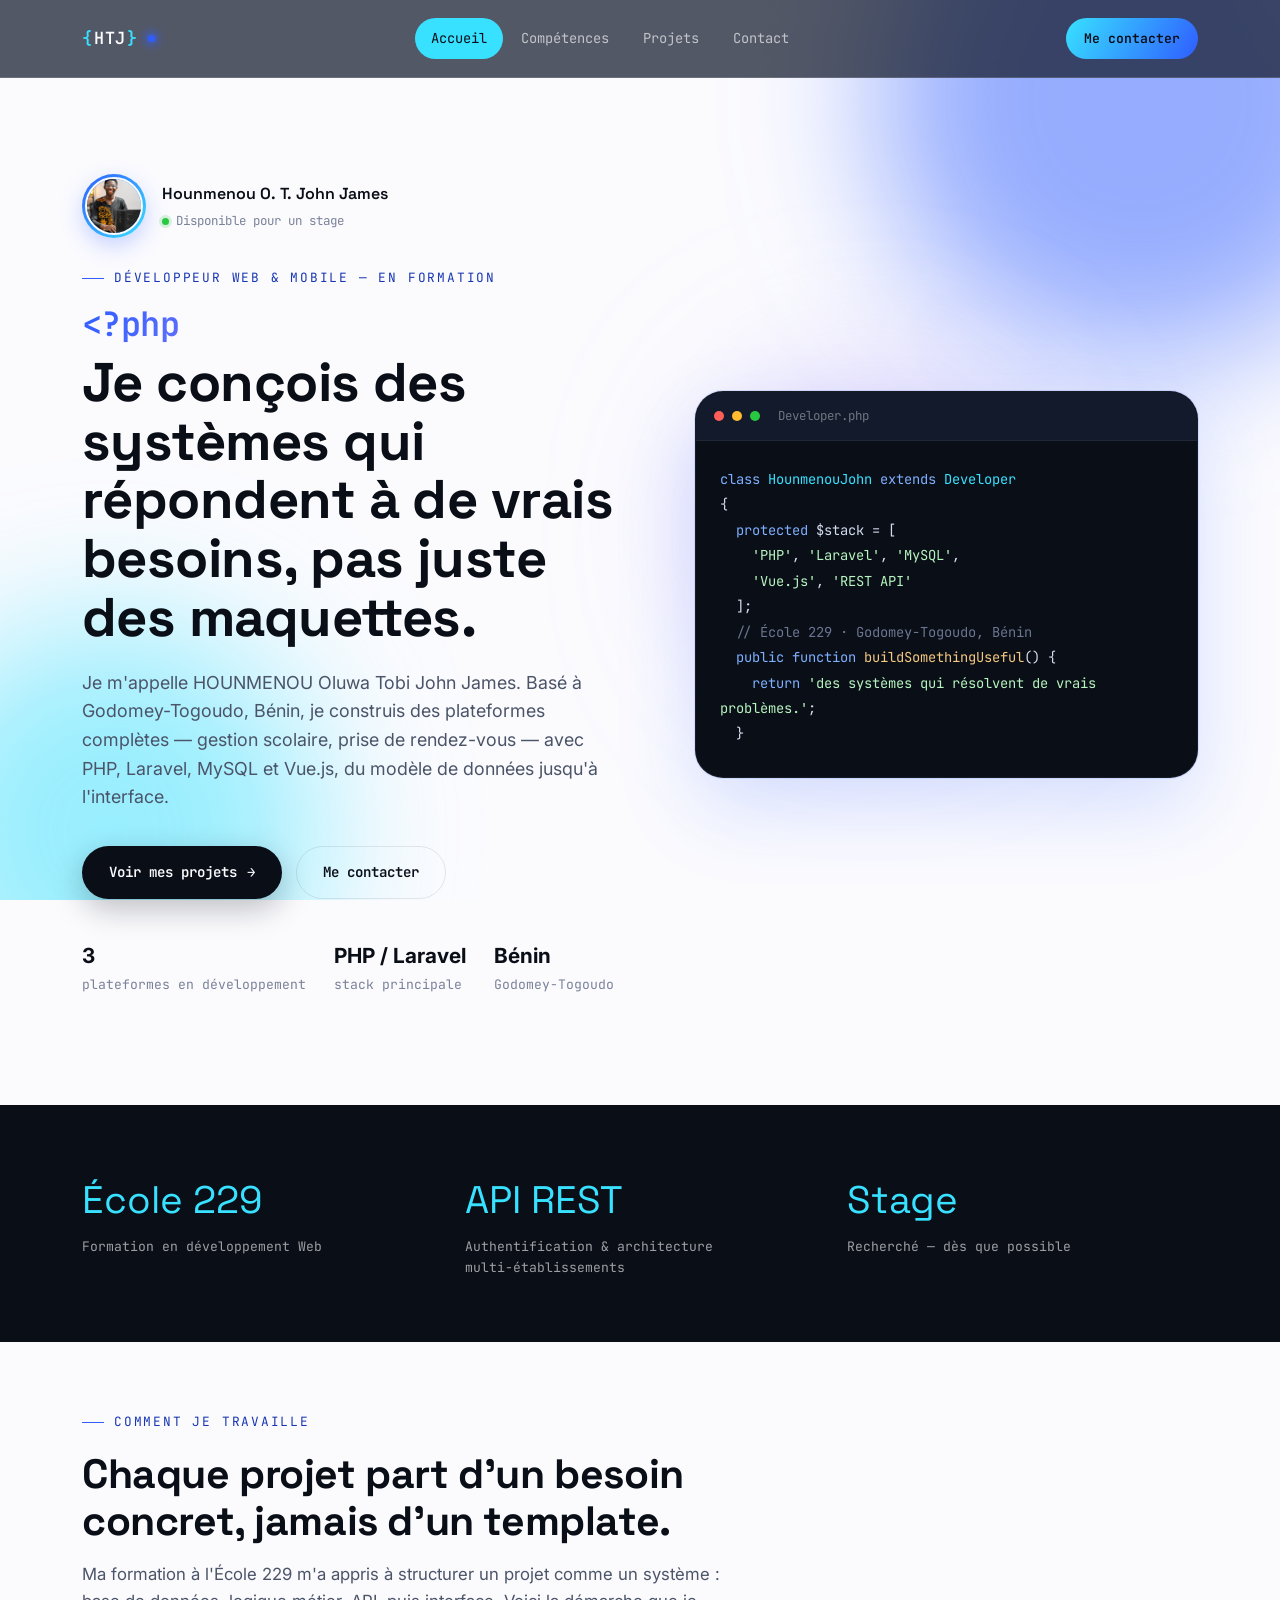
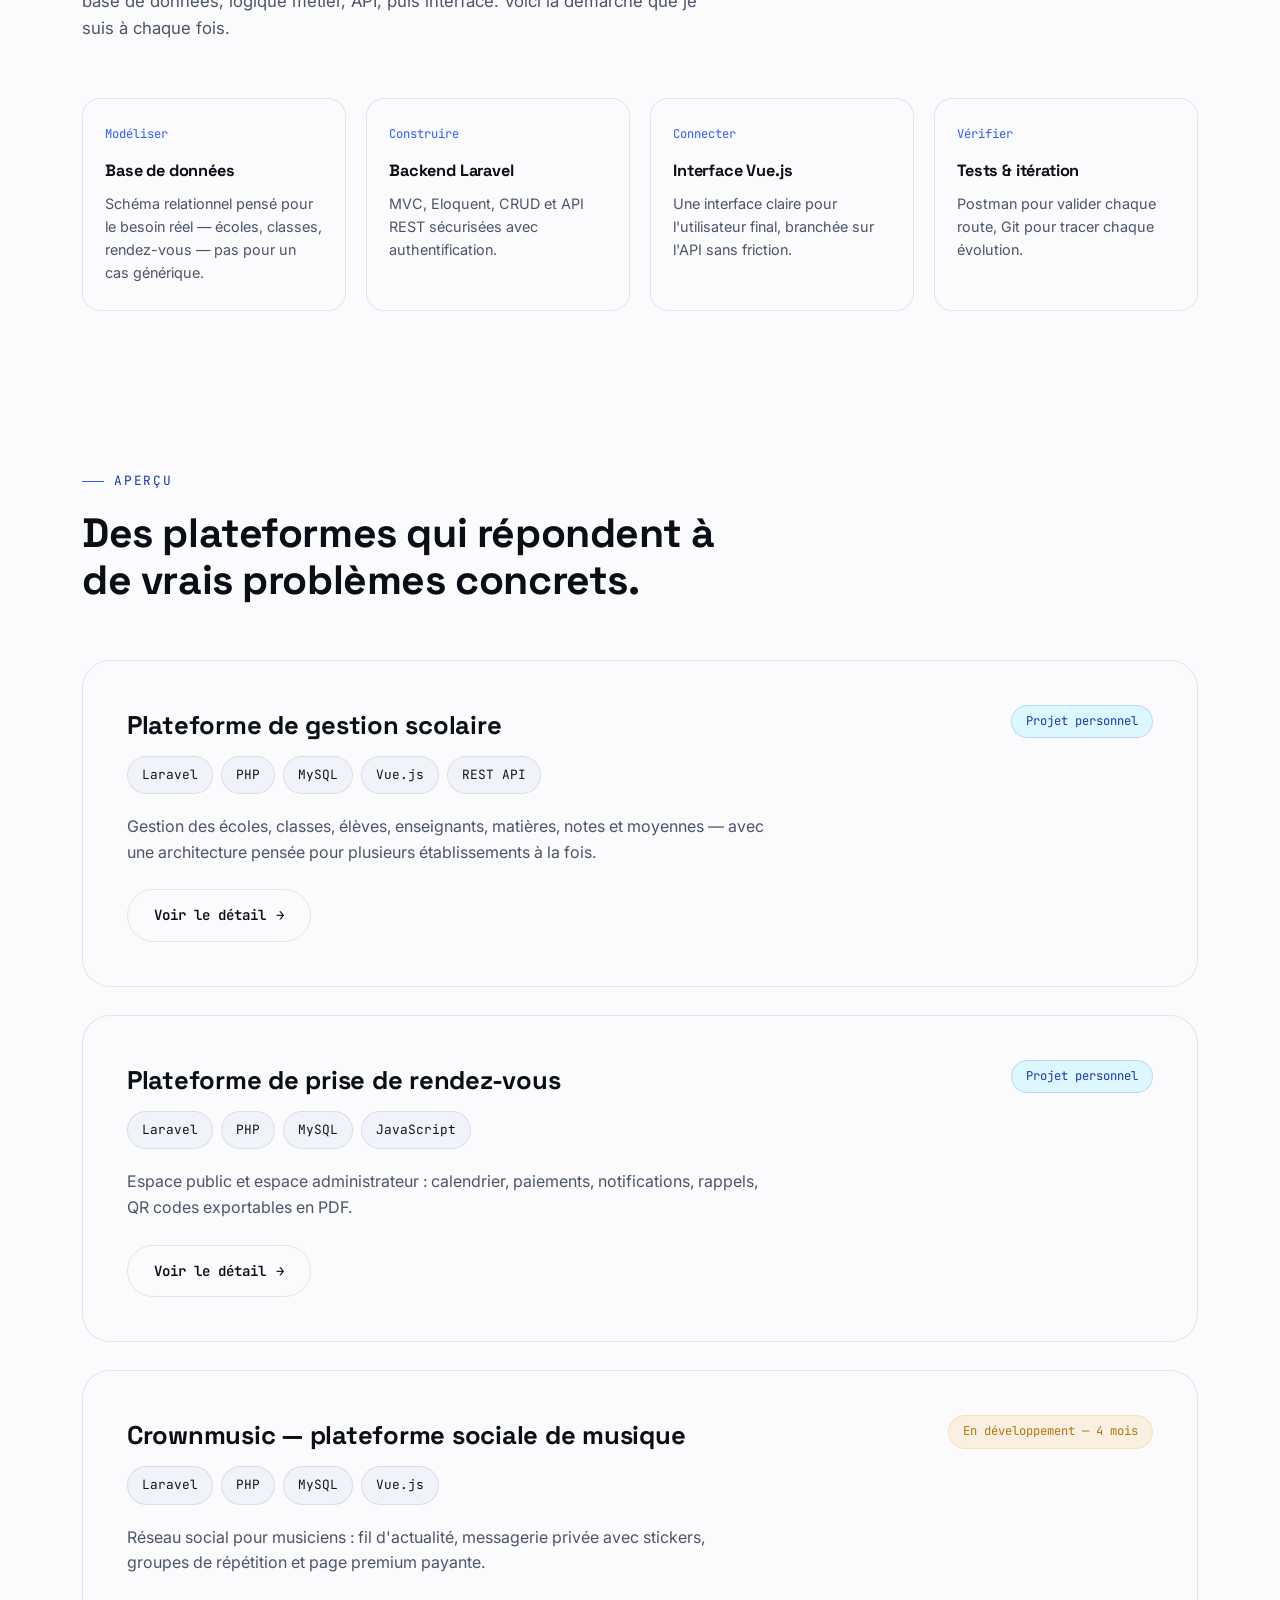
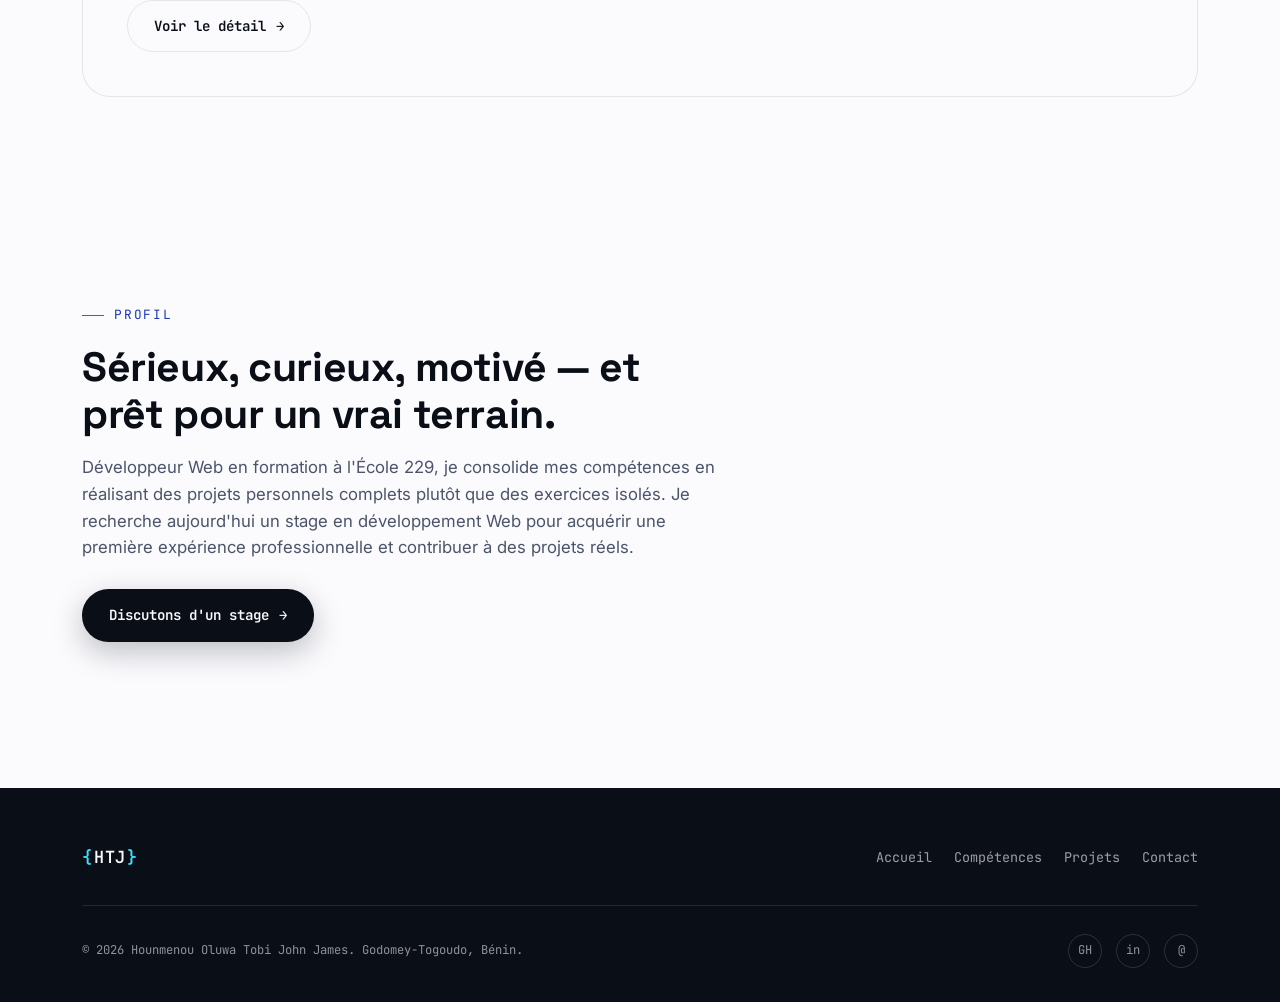
==== index.html @ 3581bee9 "Ajout du projet Crownmusic" ====
<!DOCTYPE html>
<html lang="fr">

<head>
    <meta charset="UTF-8">
    <meta name="viewport" content="width=device-width, initial-scale=1.0">
    <title>Hounmenou John James — Développeur Web &amp; Mobile</title>
    <meta name="description"
        content="Portfolio de HOUNMENOU Oluwa Tobi John James, développeur Web & Mobile en formation — PHP, Laravel, MySQL, Vue.js.">
    <link rel="stylesheet" href="css/style.css">
</head>

<body>

    <div class="blob-field">
        <div class="blob blob--1"></div>
        <div class="blob blob--2"></div>
        <div class="blob blob--3"></div>
    </div>

    <nav class="nav">
        <div class="nav__inner">
            <a href="index.html" class="brand"><span class="brand__bracket">{</span>HTJ<span
                    class="brand__bracket">}</span><span class="brand__dot"></span></a>
            <div class="nav__links">
                <a href="index.html">Accueil</a>
                <a href="competences.html">Compétences</a>
                <a href="projets.html">Projets</a>
                <a href="contact.html">Contact</a>
            </div>
            <a href="contact.html" class="nav__cta">Me contacter</a>
            <button class="nav__toggle" aria-label="Ouvrir le menu">
                <span></span><span></span><span></span>
            </button>
        </div>
    </nav>

    <header class="hero">
        <div class="container hero__grid">
            <div>
                <div class="hero__id reveal">
                    <div class="hero__avatar">
                        <img src="assets/images/johnaffiche.jpeg" alt="Photo de Hounmenou Oluwa Tobi John James">
                    </div>
                    <div class="hero__id-text">
                        <span class="hero__name">Hounmenou O. T. John James</span>
                        <span class="hero__status"><span class="status-dot"></span>Disponible pour un stage</span>
                    </div>
                </div>
                <div class="eyebrow">Développeur Web &amp; Mobile — en formation</div>
                <h1 class="hero__title">
                    <code>&lt;?php</code>
                    Je conçois des systèmes qui répondent à de vrais besoins, pas juste des maquettes.
                </h1>
                <p class="hero__lede">
                    Je m'appelle HOUNMENOU Oluwa Tobi John James. Basé à Godomey-Togoudo, Bénin, je construis des
                    plateformes complètes — gestion scolaire, prise de rendez-vous — avec PHP, Laravel, MySQL et Vue.js,
                    du modèle de données jusqu'à l'interface.
                </p>
                <div class="hero__actions">
                    <a href="projets.html" class="btn btn--primary">Voir mes projets <span
                            class="btn__arrow">→</span></a>
                    <a href="contact.html" class="btn btn--ghost">Me contacter</a>
                </div>
                <div class="hero__meta">
                    <div><strong>3</strong>plateformes en développement</div>
                    <div><strong>PHP / Laravel</strong>stack principale</div>
                    <div><strong>Bénin</strong>Godomey-Togoudo</div>
                </div>
            </div>

            <div class="terminal reveal">
                <div class="terminal__bar">
                    <span class="terminal__dot terminal__dot--r"></span>
                    <span class="terminal__dot terminal__dot--y"></span>
                    <span class="terminal__dot terminal__dot--g"></span>
                    <span class="terminal__label">Developer.php</span>
                </div>
                <div class="terminal__body" data-terminal></div>
            </div>
        </div>
    </header>

    <section class="stripe">
        <div class="container stripe__grid">
            <div class="reveal">
                <div class="stripe__num">École 229</div>
                <div class="stripe__label">Formation en développement Web</div>
            </div>
            <div class="reveal">
                <div class="stripe__num">API REST</div>
                <div class="stripe__label">Authentification &amp; architecture multi-établissements</div>
            </div>
            <div class="reveal">
                <div class="stripe__num">Stage</div>
                <div class="stripe__label">Recherché — dès que possible</div>
            </div>
        </div>
    </section>

    <section class="section blueprint">
        <div class="container">
            <div class="section__head reveal">
                <div class="eyebrow">Comment je travaille</div>
                <h2 class="section__title">Chaque projet part d'un besoin concret, jamais d'un template.</h2>
                <p class="section__lede">Ma formation à l'École 229 m'a appris à structurer un projet comme un système :
                    base de données, logique métier, API, puis interface. Voici la démarche que je suis à chaque fois.
                </p>
            </div>
            <div class="blueprint__nodes">
                <div class="node reveal">
                    <span class="node__index">Modéliser</span>
                    <h3 class="node__title">Base de données</h3>
                    <p class="node__desc">Schéma relationnel pensé pour le besoin réel — écoles, classes, rendez-vous —
                        pas pour un cas générique.</p>
                </div>
                <div class="node reveal">
                    <span class="node__index">Construire</span>
                    <h3 class="node__title">Backend Laravel</h3>
                    <p class="node__desc">MVC, Eloquent, CRUD et API REST sécurisées avec authentification.</p>
                </div>
                <div class="node reveal">
                    <span class="node__index">Connecter</span>
                    <h3 class="node__title">Interface Vue.js</h3>
                    <p class="node__desc">Une interface claire pour l'utilisateur final, branchée sur l'API sans
                        friction.</p>
                </div>
                <div class="node reveal">
                    <span class="node__index">Vérifier</span>
                    <h3 class="node__title">Tests &amp; itération</h3>
                    <p class="node__desc">Postman pour valider chaque route, Git pour tracer chaque évolution.</p>
                </div>
            </div>
        </div>
    </section>

    <section class="section section--tight">
        <div class="container">
            <div class="section__head reveal">
                <div class="eyebrow">Aperçu</div>
                <h2 class="section__title">Des plateformes qui répondent à de vrais problèmes concrets.</h2>
            </div>

            <div class="project reveal">
                <div class="project__top">
                    <div>
                        <h3 class="project__title">Plateforme de gestion scolaire</h3>
                        <div class="project__stack">
                            <span class="pill">Laravel</span><span class="pill">PHP</span><span
                                class="pill">MySQL</span><span class="pill">Vue.js</span><span class="pill">REST
                                API</span>
                        </div>
                    </div>
                    <span class="project__status">Projet personnel</span>
                </div>
                <p class="project__desc">Gestion des écoles, classes, élèves, enseignants, matières, notes et moyennes —
                    avec une architecture pensée pour plusieurs établissements à la fois.</p>
                <a href="projets.html" class="btn btn--ghost">Voir le détail <span class="btn__arrow">→</span></a>
            </div>

            <div class="project reveal">
                <div class="project__top">
                    <div>
                        <h3 class="project__title">Plateforme de prise de rendez-vous</h3>
                        <div class="project__stack">
                            <span class="pill">Laravel</span><span class="pill">PHP</span><span
                                class="pill">MySQL</span><span class="pill">JavaScript</span>
                        </div>
                    </div>
                    <span class="project__status">Projet personnel</span>
                </div>
                <p class="project__desc">Espace public et espace administrateur : calendrier, paiements, notifications,
                    rappels, QR codes exportables en PDF.</p>
                <a href="projets.html" class="btn btn--ghost">Voir le détail <span class="btn__arrow">→</span></a>
            </div>

            <div class="project reveal">
                <div class="project__top">
                    <div>
                        <h3 class="project__title">Crownmusic — plateforme sociale de musique</h3>
                        <div class="project__stack">
                            <span class="pill">Laravel</span><span class="pill">PHP</span><span
                                class="pill">MySQL</span><span class="pill">Vue.js</span>
                        </div>
                    </div>
                    <span class="project__status project__status--dev">En développement — 4 mois</span>
                </div>
                <p class="project__desc">Réseau social pour musiciens : fil d'actualité, messagerie privée avec
                    stickers, groupes de répétition et page premium payante.</p>
                <a href="projets.html" class="btn btn--ghost">Voir le détail <span class="btn__arrow">→</span></a>
            </div>
        </div>
    </section>

    <section class="section section--tight">
        <div class="container">
            <div class="section__head reveal">
                <div class="eyebrow">Profil</div>
                <h2 class="section__title">Sérieux, curieux, motivé — et prêt pour un vrai terrain.</h2>
                <p class="section__lede">
                    Développeur Web en formation à l'École 229, je consolide mes compétences en réalisant des projets
                    personnels complets plutôt que des exercices isolés. Je recherche aujourd'hui un stage en
                    développement Web pour acquérir une première expérience professionnelle et contribuer à des projets
                    réels.
                </p>
                <div class="hero__actions" style="margin-top:28px;">
                    <a href="contact.html" class="btn btn--primary">Discutons d'un stage <span
                            class="btn__arrow">→</span></a>
                </div>
            </div>
        </div>
    </section>

    <footer class="footer">
        <div class="container">
            <div class="footer__top">
                <a href="index.html" class="brand"><span class="brand__bracket">{</span>HTJ<span
                        class="brand__bracket">}</span></a>
                <div class="footer__links">
                    <a href="index.html">Accueil</a>
                    <a href="competences.html">Compétences</a>
                    <a href="projets.html">Projets</a>
                    <a href="contact.html">Contact</a>
                </div>
            </div>
            <div class="footer__bottom">
                <span>© 2026 Hounmenou Oluwa Tobi John James. Godomey-Togoudo, Bénin.</span>
                <div class="footer__socials">
                    <a href="https://github.com/hounmenoutobi11-hub" target="_blank" rel="noopener"
                        aria-label="GitHub">GH</a>
                    <a href="https://linkedin.com/in/tobi-hounmenou-9b517a405/" target="_blank" rel="noopener"
                        aria-label="LinkedIn">in</a>
                    <a href="mailto:hounmenoutobi11@gmail.com" aria-label="Email">@</a>
                </div>
            </div>
        </div>
    </footer>

    <script src="js/script.js"></script>
    <!--Start of Tawk.to Script-->
    <script type="text/javascript">
        var Tawk_API = Tawk_API || {}, Tawk_LoadStart = new Date();
        (function () {
            var s1 = document.createElement("script"), s0 = document.getElementsByTagName("script")[0];
            s1.async = true;
            s1.src = 'https://embed.tawk.to/6a801e471c54b01d435f09fe/1k027ci6o';
            s1.charset = 'UTF-8';
            s1.setAttribute('crossorigin', '*');
            s0.parentNode.insertBefore(s1, s0);
        })();
    </script>
    <!--End of Tawk.to Script-->
</body>

</html>
---- css/style.css ----
/* =========================================================
    HOUNMENOU O.T. John James — Portfolio
    Design system: "Systems, built" — a PHP/Laravel developer
    whose signature is architecture: modules that connect.
    ========================================================= */

@import url('https://fonts.googleapis.com/css2?family=Space+Grotesk:wght@400;500;600;700&family=Inter:wght@400;500;600;700&family=JetBrains+Mono:wght@400;500;600;700&display=swap');

:root {
    --white: #FBFBFE;
    --white-soft: #F1F3FA;
    --ink: #0A0E17;
    --ink-soft: #121A2B;
    --ink-glass: rgba(18, 26, 43, 0.72);
    --blue: #2F5DFF;
    --blue-deep: #1836B2;
    --cyan: #38E1FF;
    --violet: #A78BFA;
    --text-dark: #10131C;
    --text-mid: #4B5468;
    --text-soft: #7A8299;
    --line: rgba(16, 19, 28, 0.09);
    --line-light: rgba(255, 255, 255, 0.14);

    --display: 'Space Grotesk', sans-serif;
    --body: 'Inter', sans-serif;
    --mono: 'JetBrains Mono', monospace;

    --radius-lg: 28px;
    --radius-md: 18px;
    --radius-sm: 10px;

    --shadow-soft: 0 20px 60px rgba(16, 19, 28, 0.10);
    --shadow-glow: 0 0 0 1px rgba(47, 93, 255, 0.12), 0 30px 80px rgba(47, 93, 255, 0.18);
}

*,
*::before,
*::after {
    box-sizing: border-box;
}

html {
    scroll-behavior: smooth;
}

body {
    margin: 0;
    background: var(--white);
    color: var(--text-dark);
    font-family: var(--body);
    font-size: 16px;
    line-height: 1.6;
    -webkit-font-smoothing: antialiased;
    overflow-x: hidden;
}

img {
    max-width: 100%;
    display: block;
}

a {
    color: inherit;
    text-decoration: none;
}

ul {
    margin: 0;
    padding: 0;
    list-style: none;
}

h1,
h2,
h3,
h4 {
    font-family: var(--display);
    margin: 0;
    color: var(--ink);
    letter-spacing: -0.01em;
}

p {
    margin: 0;
}

button {
    font-family: inherit;
    cursor: pointer;
}

:focus-visible {
    outline: 2px solid var(--blue);
    outline-offset: 3px;
    border-radius: 4px;
}

.container {
    width: 100%;
    max-width: 1180px;
    margin: 0 auto;
    padding: 0 32px;
}

/* ---------- ambient blobs ---------- */
.blob-field {
    position: fixed;
    inset: 0;
    z-index: -1;
    overflow: hidden;
    pointer-events: none;
}

.blob {
    position: absolute;
    border-radius: 50%;
    filter: blur(70px);
    opacity: 0.5;
    animation: drift 22s ease-in-out infinite;
    mix-blend-mode: multiply;
}

body.theme-dark .blob {
    mix-blend-mode: screen;
    opacity: 0.35;
}

.blob--1 {
    width: 520px;
    height: 520px;
    background: var(--blue);
    top: -160px;
    right: -120px;
    animation-duration: 26s;
}

.blob--2 {
    width: 420px;
    height: 420px;
    background: var(--cyan);
    bottom: -140px;
    left: -100px;
    animation-duration: 30s;
    animation-delay: -6s;
}

.blob--3 {
    width: 340px;
    height: 340px;
    background: var(--violet);
    top: 40%;
    left: 55%;
    animation-duration: 24s;
    animation-delay: -12s;
    opacity: 0.28;
}

@keyframes drift {

    0%,
    100% {
        transform: translate(0, 0) scale(1);
    }

    33% {
        transform: translate(30px, -40px) scale(1.08);
    }

    66% {
        transform: translate(-25px, 25px) scale(0.95);
    }
}

@media (prefers-reduced-motion:reduce) {
    .blob {
        animation: none;
    }

    html {
        scroll-behavior: auto;
    }

    * {
        animation-duration: 0.001ms !important;
        animation-iteration-count: 1 !important;
        transition-duration: 0.001ms !important;
    }
}

/* ---------- nav ---------- */
.nav {
    position: sticky;
    top: 0;
    z-index: 100;
    background: var(--ink-glass);
    backdrop-filter: blur(14px);
    -webkit-backdrop-filter: blur(14px);
    border-bottom: 1px solid var(--line-light);
}

.nav__inner {
    display: flex;
    align-items: center;
    justify-content: space-between;
    padding: 18px 32px;
    max-width: 1180px;
    margin: 0 auto;
}

.brand {
    font-family: var(--mono);
    font-weight: 600;
    font-size: 1.05rem;
    color: var(--white);
    display: flex;
    align-items: center;
    gap: 2px;
    letter-spacing: 0.02em;
}

.brand__bracket {
    color: var(--cyan);
}

.brand__dot {
    width: 7px;
    height: 7px;
    border-radius: 50%;
    background: var(--blue);
    box-shadow: 0 0 10px 2px var(--blue);
    margin-left: 8px;
    animation: pulse 2.4s ease-in-out infinite;
}

@keyframes pulse {

    0%,
    100% {
        opacity: 1;
    }

    50% {
        opacity: 0.35;
    }
}

.nav__links {
    display: flex;
    align-items: center;
    gap: 2px;
}

.nav__links a {
    font-family: var(--mono);
    font-size: 0.86rem;
    color: rgba(251, 251, 254, 0.66);
    padding: 9px 16px;
    border-radius: 100px;
    transition: color .2s ease, background .2s ease;
    position: relative;
}

.nav__links a:hover {
    color: var(--white);
    background: rgba(255, 255, 255, 0.06);
}

.nav__links a.is-active {
    color: var(--ink);
    background: var(--cyan);
}

.nav__cta {
    font-family: var(--mono);
    font-size: 0.82rem;
    color: var(--ink);
    background: linear-gradient(120deg, var(--cyan), var(--blue));
    padding: 10px 18px;
    border-radius: 100px;
    font-weight: 600;
    white-space: nowrap;
}

.nav__toggle {
    display: none;
    flex-direction: column;
    gap: 5px;
    background: none;
    border: none;
    padding: 6px;
}

.nav__toggle span {
    width: 22px;
    height: 2px;
    background: var(--white);
    border-radius: 2px;
}

/* ---------- buttons ---------- */
.btn {
    display: inline-flex;
    align-items: center;
    gap: 10px;
    padding: 14px 26px;
    border-radius: 100px;
    font-family: var(--mono);
    font-size: 0.88rem;
    font-weight: 600;
    border: 1px solid transparent;
    transition: transform .25s ease, box-shadow .25s ease, background .25s ease, color .25s ease;
}

.btn:hover {
    transform: translateY(-2px);
}

.btn--primary {
    background: var(--ink);
    color: var(--white);
    box-shadow: 0 10px 30px rgba(10, 14, 23, 0.25);
}

.btn--primary:hover {
    box-shadow: 0 16px 40px rgba(10, 14, 23, 0.35);
}

.btn--ghost {
    background: transparent;
    color: var(--ink);
    border-color: var(--line);
}

.btn--ghost:hover {
    border-color: var(--ink);
    background: var(--white-soft);
}

.btn--on-dark {
    background: linear-gradient(120deg, var(--cyan), var(--blue));
    color: var(--ink);
}

.btn__arrow {
    transition: transform .25s ease;
}

.btn:hover .btn__arrow {
    transform: translateX(4px);
}

/* ---------- section basics ---------- */
.section {
    padding: 120px 0;
    position: relative;
}

.section--tight {
    padding: 90px 0;
}

.eyebrow {
    font-family: var(--mono);
    font-size: 0.8rem;
    color: var(--blue-deep);
    text-transform: uppercase;
    letter-spacing: 0.14em;
    display: flex;
    align-items: center;
    gap: 10px;
    margin-bottom: 18px;
}

.eyebrow::before {
    content: '';
    width: 22px;
    height: 1px;
    background: var(--blue);
}

.section__head {
    max-width: 640px;
    margin-bottom: 56px;
}

.section__title {
    font-size: clamp(1.9rem, 3.2vw, 2.6rem);
    line-height: 1.15;
}

.section__lede {
    margin-top: 16px;
    color: var(--text-mid);
    font-size: 1.05rem;
}

/* ---------- hero ---------- */
.hero {
    padding: 96px 0 110px;
    position: relative;
}

.hero__grid {
    display: grid;
    grid-template-columns: 1.05fr 0.95fr;
    gap: 56px;
    align-items: center;
}

.hero__id {
    display: flex;
    align-items: center;
    gap: 16px;
    margin-bottom: 30px;
}

.hero__avatar {
    width: 64px;
    height: 64px;
    border-radius: 50%;
    padding: 3px;
    background: linear-gradient(135deg, var(--blue), var(--cyan));
    flex-shrink: 0;
    box-shadow: 0 8px 22px rgba(47, 93, 255, 0.25);
}

.hero__avatar img {
    width: 100%;
    height: 100%;
    border-radius: 50%;
    object-fit: cover;
    display: block;
    border: 2px solid var(--white);
}

.hero__id-text {
    display: flex;
    flex-direction: column;
    gap: 5px;
}

.hero__name {
    font-family: var(--display);
    font-weight: 600;
    font-size: 1rem;
    color: var(--ink);
}

.hero__status {
    font-family: var(--mono);
    font-size: 0.78rem;
    color: var(--text-soft);
    display: flex;
    align-items: center;
    gap: 7px;
}

.status-dot {
    width: 7px;
    height: 7px;
    border-radius: 50%;
    background: #28C840;
    box-shadow: 0 0 0 3px rgba(40, 200, 64, 0.18);
}

.hero__title {
    font-size: clamp(2.2rem, 4.4vw, 3.4rem);
    line-height: 1.08;
    margin-bottom: 22px;
}

.hero__title code {
    font-family: var(--mono);
    background: linear-gradient(120deg, var(--blue), var(--violet) 55%, var(--cyan));
    -webkit-background-clip: text;
    background-clip: text;
    color: transparent;
    font-size: 0.62em;
    display: block;
    margin-bottom: 10px;
    font-weight: 600;
}

.hero__lede {
    font-size: 1.12rem;
    color: var(--text-mid);
    max-width: 520px;
    margin-bottom: 34px;
}

.hero__actions {
    display: flex;
    gap: 14px;
    flex-wrap: wrap;
    margin-bottom: 40px;
}

.hero__meta {
    display: flex;
    gap: 28px;
    flex-wrap: wrap;
    font-family: var(--mono);
    font-size: 0.82rem;
    color: var(--text-soft);
}

.hero__meta strong {
    color: var(--ink);
    display: block;
    font-family: var(--body);
    font-size: 1.3rem;
    margin-bottom: 2px;
}

/* terminal signature */
.terminal {
    background: var(--ink);
    border-radius: var(--radius-lg);
    box-shadow: var(--shadow-glow);
    overflow: hidden;
    border: 1px solid rgba(255, 255, 255, 0.06);
}

.terminal__bar {
    display: flex;
    align-items: center;
    gap: 8px;
    padding: 14px 18px;
    background: var(--ink-soft);
    border-bottom: 1px solid rgba(255, 255, 255, 0.06);
}

.terminal__dot {
    width: 10px;
    height: 10px;
    border-radius: 50%;
}

.terminal__dot--r {
    background: #FF5F57;
}

.terminal__dot--y {
    background: #FEBC2E;
}

.terminal__dot--g {
    background: #28C840;
}

.terminal__label {
    margin-left: 10px;
    font-family: var(--mono);
    font-size: 0.78rem;
    color: rgba(255, 255, 255, 0.4);
}

.terminal__body {
    padding: 26px 24px 30px;
    font-family: var(--mono);
    font-size: 0.86rem;
    line-height: 1.85;
    min-height: 280px;
    color: #D6DCF0;
}

.terminal__body .c-key {
    color: #7FB0FF;
}

.terminal__body .c-class {
    color: var(--cyan);
}

.terminal__body .c-str {
    color: #B7F5C0;
}

.terminal__body .c-com {
    color: #6B7590;
}

.terminal__body .c-fn {
    color: #F5C97F;
}

.cursor {
    display: inline-block;
    width: 8px;
    height: 1.1em;
    background: var(--cyan);
    margin-left: 2px;
    vertical-align: text-bottom;
    animation: blink 1s step-end infinite;
}

@keyframes blink {
    50% {
        opacity: 0;
    }
}

/* ---------- blueprint connectors (signature motif) ---------- */
.blueprint {
    position: relative;
    padding: 70px 0;
}

.blueprint__line {
    stroke: var(--line);
    stroke-width: 1.4;
    fill: none;
}

.blueprint__nodes {
    display: grid;
    grid-template-columns: repeat(4, 1fr);
    gap: 20px;
}

.node {
    background: var(--white);
    border: 1px solid var(--line);
    border-radius: var(--radius-md);
    padding: 26px 22px;
    transition: border-color .25s ease, transform .25s ease, box-shadow .25s ease;
    position: relative;
}

.node:hover {
    transform: translateY(-4px);
    border-color: var(--blue);
    box-shadow: var(--shadow-soft);
}

.node__index {
    font-family: var(--mono);
    font-size: 0.76rem;
    color: var(--blue);
    margin-bottom: 14px;
    display: block;
}

.node__title {
    font-size: 1.02rem;
    margin-bottom: 8px;
}

.node__desc {
    font-size: 0.9rem;
    color: var(--text-mid);
}

/* ---------- stat strip ---------- */
.stripe {
    background: var(--ink);
    color: var(--white);
    padding: 64px 0;
}

.stripe__grid {
    display: grid;
    grid-template-columns: repeat(3, 1fr);
    gap: 32px;
}

.stripe__num {
    font-family: var(--display);
    font-size: 2.4rem;
    color: var(--cyan);
    margin-bottom: 6px;
}

.stripe__label {
    font-family: var(--mono);
    font-size: 0.82rem;
    color: rgba(255, 255, 255, 0.6);
}

/* ---------- skills page ---------- */
.skill-groups {
    display: grid;
    grid-template-columns: repeat(2, 1fr);
    gap: 22px;
}

.skill-card {
    background: var(--white);
    border: 1px solid var(--line);
    border-radius: var(--radius-lg);
    padding: 32px;
    position: relative;
    overflow: hidden;
}

.skill-card::before {
    content: '';
    position: absolute;
    top: -40%;
    right: -30%;
    width: 220px;
    height: 220px;
    border-radius: 50%;
    background: radial-gradient(circle, var(--cyan) 0%, transparent 70%);
    opacity: 0.16;
}

.skill-card__head {
    display: flex;
    align-items: center;
    gap: 12px;
    margin-bottom: 20px;
}

.skill-card__tag {
    font-family: var(--mono);
    font-size: 0.72rem;
    color: var(--blue-deep);
    background: rgba(47, 93, 255, 0.08);
    padding: 5px 12px;
    border-radius: 100px;
}

.skill-card__title {
    font-size: 1.2rem;
}

.pill-row {
    display: flex;
    flex-wrap: wrap;
    gap: 9px;
}

.pill {
    font-family: var(--mono);
    font-size: 0.8rem;
    padding: 8px 14px;
    border-radius: 100px;
    background: var(--white-soft);
    border: 1px solid var(--line);
    color: var(--text-dark);
    transition: background .2s ease, color .2s ease, border-color .2s ease;
}

.pill:hover {
    background: var(--ink);
    color: var(--white);
    border-color: var(--ink);
}

.bar-list {
    display: flex;
    flex-direction: column;
    gap: 16px;
    margin-top: 14px;
}

.bar-row__top {
    display: flex;
    justify-content: space-between;
    font-size: 0.86rem;
    margin-bottom: 7px;
    font-family: var(--mono);
}

.bar-row__top span:last-child {
    color: var(--text-soft);
}

.bar-track {
    height: 6px;
    background: var(--white-soft);
    border-radius: 100px;
    overflow: hidden;
}

.bar-fill {
    height: 100%;
    border-radius: 100px;
    background: linear-gradient(90deg, var(--blue), var(--cyan));
    width: 0;
    transition: width 1.1s cubic-bezier(.16, 1, .3, 1);
}

/* ---------- projects ---------- */
.project {
    border: 1px solid var(--line);
    border-radius: var(--radius-lg);
    padding: 44px;
    margin-bottom: 28px;
    position: relative;
    background: var(--white);
    transition: box-shadow .3s ease, border-color .3s ease;
}

.project:hover {
    box-shadow: var(--shadow-soft);
    border-color: rgba(47, 93, 255, 0.25);
}

.project__top {
    display: flex;
    justify-content: space-between;
    align-items: flex-start;
    gap: 24px;
    margin-bottom: 20px;
    flex-wrap: wrap;
}

.project__title {
    font-size: 1.6rem;
    margin-bottom: 10px;
}

.project__stack {
    display: flex;
    gap: 8px;
    flex-wrap: wrap;
}

.project__status {
    font-family: var(--mono);
    font-size: 0.76rem;
    color: var(--blue-deep);
    background: rgba(56, 225, 255, 0.15);
    border: 1px solid rgba(47, 93, 255, 0.2);
    padding: 6px 14px;
    border-radius: 100px;
    white-space: nowrap;
}

.project__status--dev {
    color: #B4740E;
    background: rgba(245, 201, 127, 0.22);
    border-color: rgba(245, 201, 127, 0.4);
}

.project__desc {
    color: var(--text-mid);
    max-width: 640px;
    margin-bottom: 24px;
}

.project__features {
    display: grid;
    grid-template-columns: repeat(2, 1fr);
    gap: 12px 24px;
}

.project__features li {
    display: flex;
    gap: 10px;
    font-size: 0.92rem;
    color: var(--text-dark);
    align-items: flex-start;
}

.project__features li::before {
    content: '';
    width: 6px;
    height: 6px;
    border-radius: 50%;
    background: var(--cyan);
    margin-top: 8px;
    flex-shrink: 0;
    box-shadow: 0 0 0 3px rgba(56, 225, 255, 0.18);
}

.project__note {
    margin-top: 26px;
    padding-top: 22px;
    border-top: 1px dashed var(--line);
    font-family: var(--mono);
    font-size: 0.82rem;
    color: var(--text-soft);
    display: flex;
    align-items: center;
    gap: 10px;
}

/* ---------- timeline (formation) ---------- */
.timeline {
    position: relative;
    padding-left: 28px;
    border-left: 1px solid var(--line);
}

.timeline__item {
    position: relative;
    padding-bottom: 32px;
}

.timeline__item:last-child {
    padding-bottom: 0;
}

.timeline__item::before {
    content: '';
    position: absolute;
    left: -33px;
    top: 4px;
    width: 11px;
    height: 11px;
    border-radius: 50%;
    background: var(--white);
    border: 2px solid var(--blue);
}

.timeline__title {
    font-size: 1.05rem;
    margin-bottom: 4px;
}

.timeline__meta {
    font-family: var(--mono);
    font-size: 0.8rem;
    color: var(--text-soft);
    margin-bottom: 8px;
}

.timeline__desc {
    color: var(--text-mid);
    font-size: 0.92rem;
}

/* ---------- contact ---------- */
.contact-wrap {
    display: grid;
    grid-template-columns: 0.9fr 1.1fr;
    gap: 0;
    border: 1px solid var(--line);
    border-radius: var(--radius-lg);
    overflow: hidden;
}

.contact-panel {
    background: var(--ink);
    color: var(--white);
    padding: 52px 44px;
    position: relative;
    overflow: hidden;
}

.contact-panel__title {
    color: var(--white);
    font-size: 1.7rem;
    margin-bottom: 16px;
}

.contact-panel__lede {
    color: rgba(255, 255, 255, 0.62);
    margin-bottom: 36px;
    font-size: 0.98rem;
}

.contact-item {
    display: flex;
    align-items: flex-start;
    gap: 14px;
    margin-bottom: 22px;
}

.contact-item__icon {
    width: 38px;
    height: 38px;
    border-radius: 10px;
    background: rgba(255, 255, 255, 0.07);
    display: flex;
    align-items: center;
    justify-content: center;
    flex-shrink: 0;
    color: var(--cyan);
}

.contact-item__label {
    font-family: var(--mono);
    font-size: 0.74rem;
    color: rgba(255, 255, 255, 0.45);
    margin-bottom: 3px;
    text-transform: uppercase;
    letter-spacing: 0.08em;
}

.contact-item__value {
    font-size: 0.96rem;
    color: var(--white);
}

.contact-item a:hover {
    color: var(--cyan);
}

.contact-form {
    padding: 52px 44px;
}

.form-row {
    margin-bottom: 22px;
}

.form-row label {
    display: block;
    font-family: var(--mono);
    font-size: 0.78rem;
    color: var(--text-soft);
    margin-bottom: 8px;
    text-transform: uppercase;
    letter-spacing: 0.06em;
}

.form-row input,
.form-row textarea {
    width: 100%;
    border: 1px solid var(--line);
    border-radius: var(--radius-sm);
    padding: 14px 16px;
    font-family: var(--body);
    font-size: 0.96rem;
    background: var(--white-soft);
    transition: border-color .2s ease, background .2s ease;
}

.form-row input:focus,
.form-row textarea:focus {
    border-color: var(--blue);
    background: var(--white);
    outline: none;
}

.form-row textarea {
    resize: vertical;
    min-height: 120px;
}

.form-note {
    font-size: 0.82rem;
    color: var(--text-soft);
    margin-top: 6px;
}

/* ---------- footer ---------- */
.footer {
    background: var(--ink);
    color: rgba(255, 255, 255, 0.55);
    padding: 56px 0 34px;
}

.footer__top {
    display: flex;
    justify-content: space-between;
    align-items: center;
    padding-bottom: 34px;
    margin-bottom: 28px;
    border-bottom: 1px solid rgba(255, 255, 255, 0.1);
    flex-wrap: wrap;
    gap: 20px;
}

.footer__links {
    display: flex;
    gap: 22px;
    flex-wrap: wrap;
}

.footer__links a {
    font-family: var(--mono);
    font-size: 0.84rem;
    color: rgba(255, 255, 255, 0.6);
}

.footer__links a:hover {
    color: var(--cyan);
}

.footer__bottom {
    display: flex;
    justify-content: space-between;
    align-items: center;
    font-family: var(--mono);
    font-size: 0.76rem;
    flex-wrap: wrap;
    gap: 12px;
}

.footer__socials {
    display: flex;
    gap: 14px;
}

.footer__socials a {
    width: 34px;
    height: 34px;
    border-radius: 50%;
    border: 1px solid rgba(255, 255, 255, 0.14);
    display: flex;
    align-items: center;
    justify-content: center;
}

.footer__socials a:hover {
    border-color: var(--cyan);
    color: var(--cyan);
}

/* ---------- reveal on scroll ---------- */
.reveal {
    opacity: 0;
    transform: translateY(24px);
    transition: opacity .7s ease, transform .7s ease;
}

.reveal.is-visible {
    opacity: 1;
    transform: translateY(0);
}

/* ---------- responsive ---------- */
@media (max-width:960px) {
    .hero__grid {
        grid-template-columns: 1fr;
    }

    .blueprint__nodes {
        grid-template-columns: repeat(2, 1fr);
    }

    .skill-groups {
        grid-template-columns: 1fr;
    }

    .stripe__grid {
        grid-template-columns: 1fr;
        gap: 26px;
        text-align: center;
    }

    .contact-wrap {
        grid-template-columns: 1fr;
    }
}

@media (max-width:760px) {

    .nav__links,
    .nav__cta {
        display: none;
    }

    .nav__toggle {
        display: flex;
    }

    .nav.is-open .nav__links {
        display: flex;
        flex-direction: column;
        align-items: flex-start;
        gap: 2px;
        position: absolute;
        top: 100%;
        left: 0;
        right: 0;
        background: var(--ink);
        padding: 14px 24px 22px;
        border-bottom: 1px solid rgba(255, 255, 255, 0.1);
    }

    .nav.is-open .nav__links a {
        width: 100%;
        padding: 12px 10px;
    }

    .nav.is-open .nav__cta {
        display: inline-flex;
        margin: 6px 24px 18px;
    }

    .section {
        padding: 80px 0;
    }

    .project__features {
        grid-template-columns: 1fr;
    }

    .project {
        padding: 30px 24px;
    }

    .contact-panel,
    .contact-form {
        padding: 38px 26px;
    }
}

@media (max-width:520px) {
    .container {
        padding: 0 20px;
    }

    .nav__inner {
        padding: 16px 20px;
    }

    .blueprint__nodes {
        grid-template-columns: 1fr;
    }
}
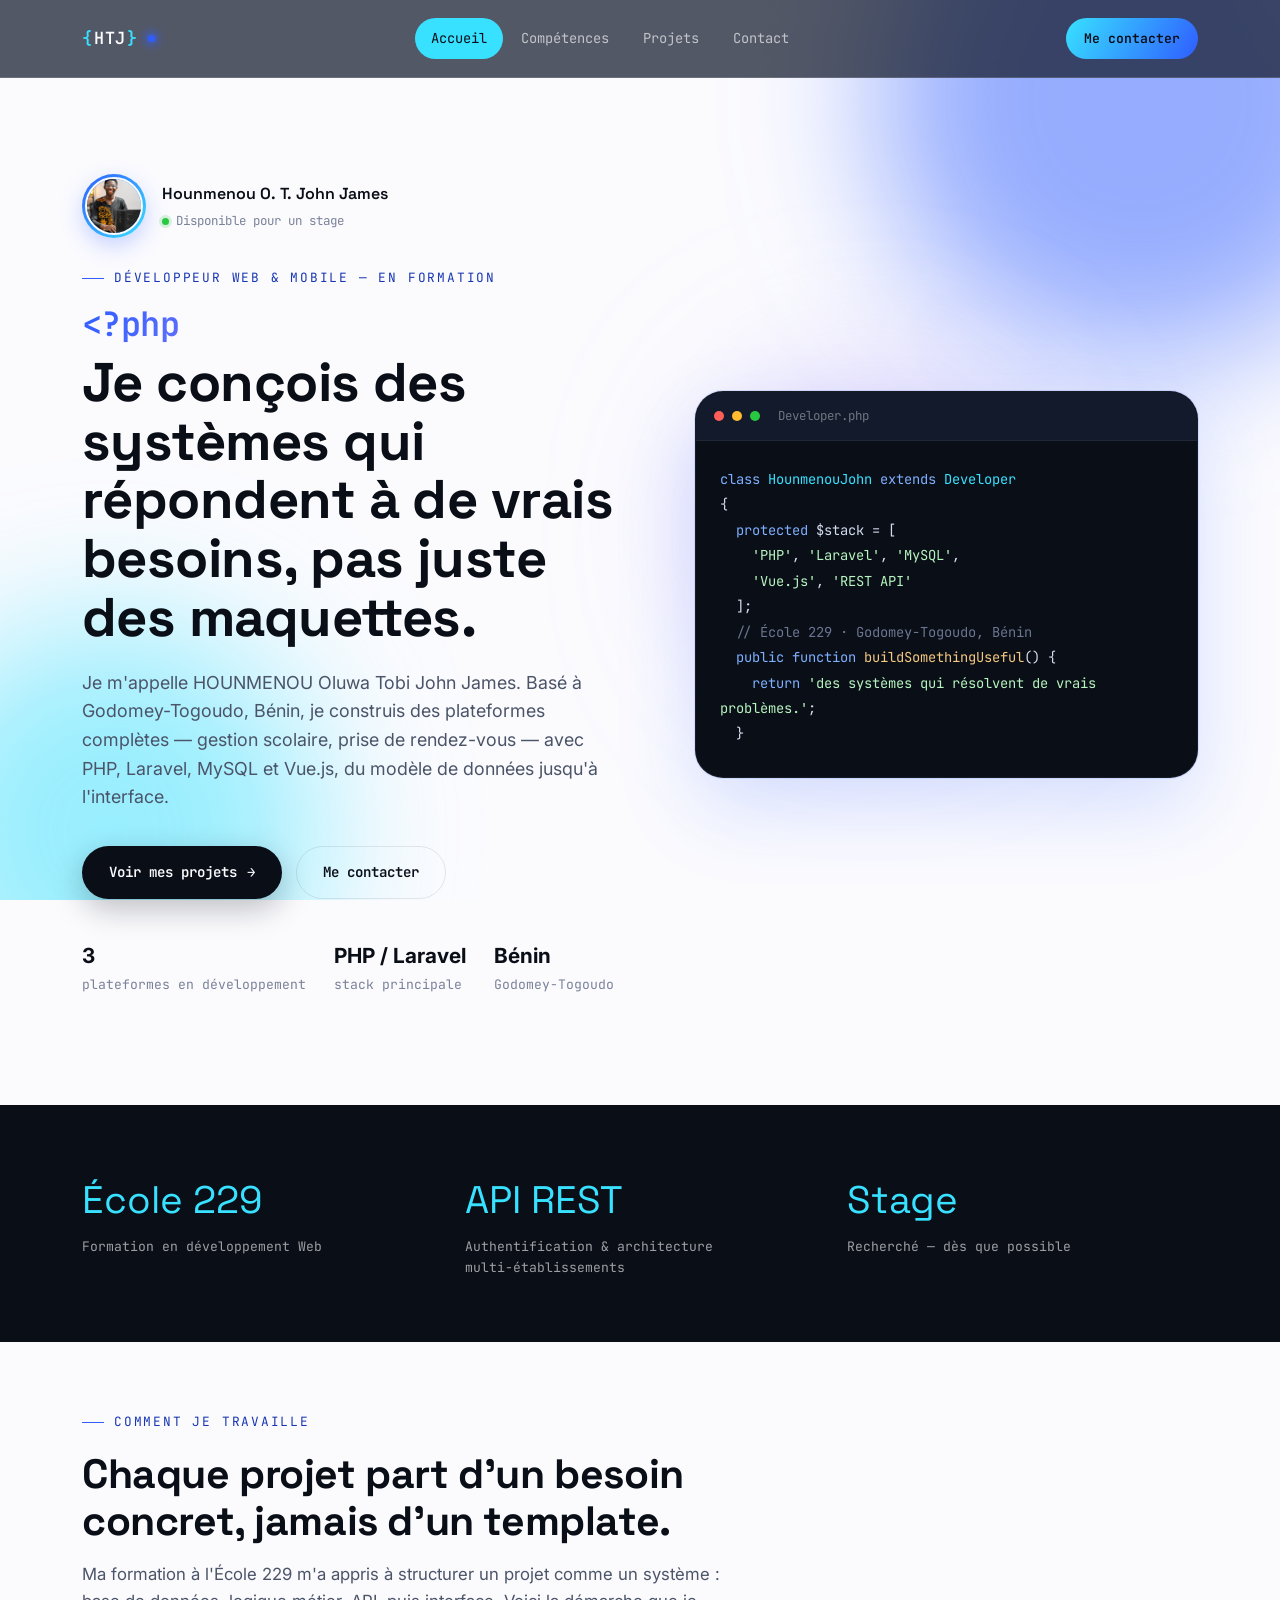
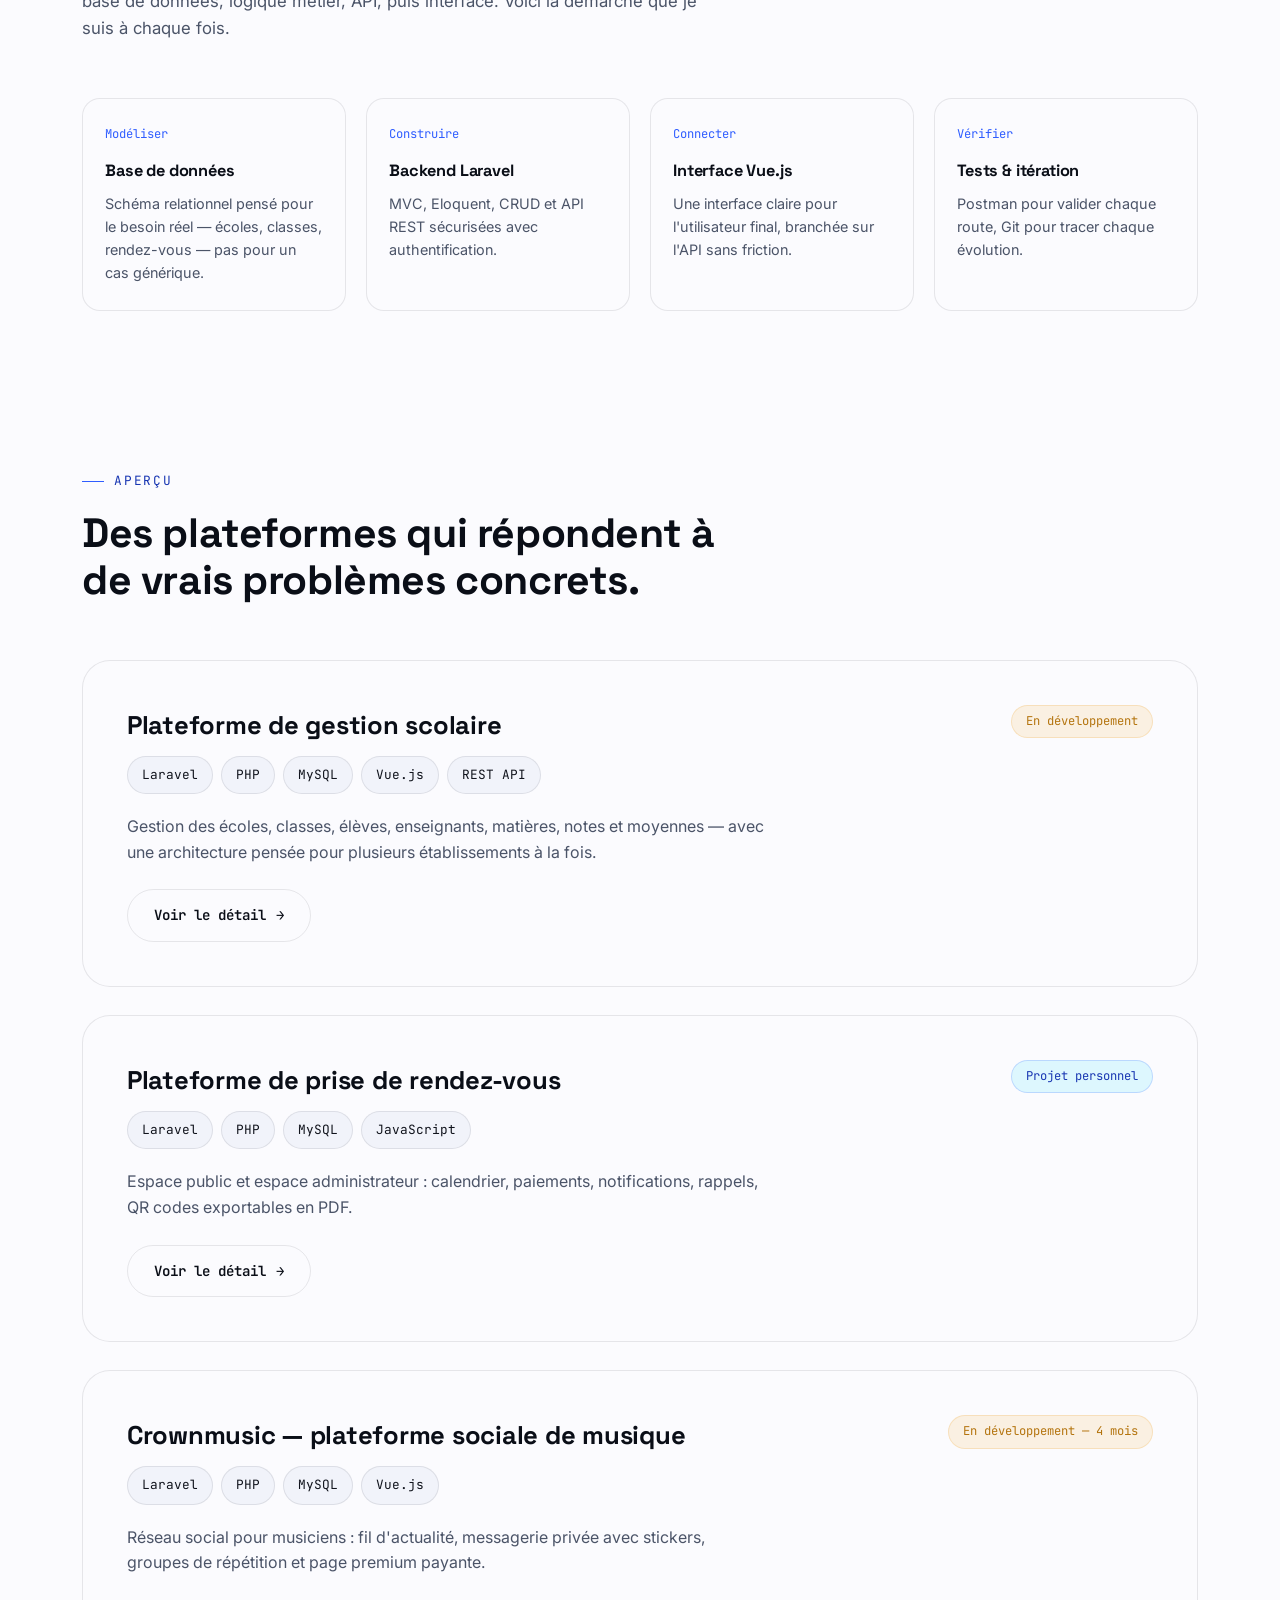
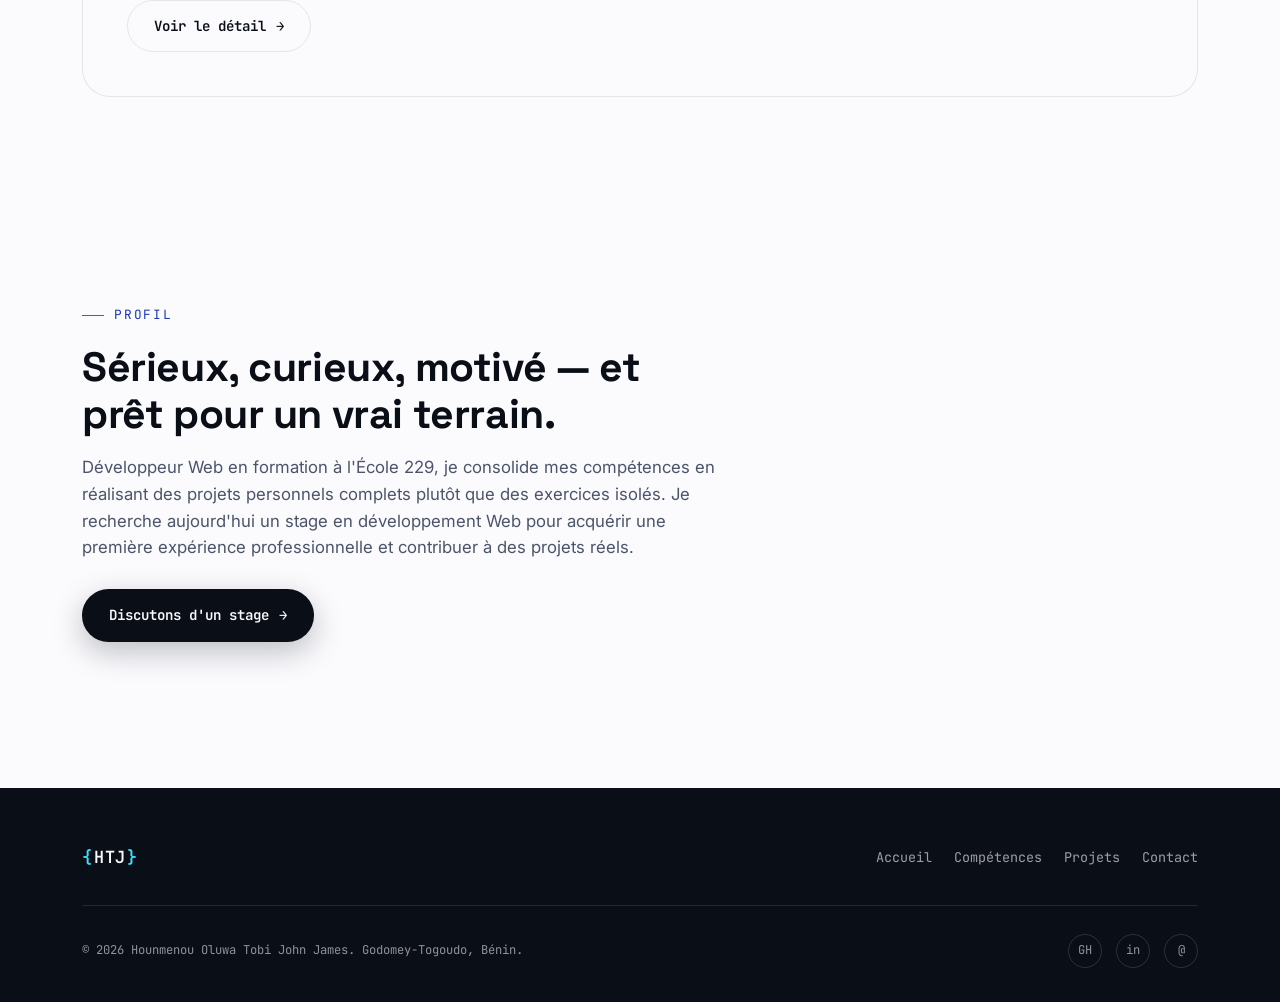
==== commit 758a9a67: "Statut réel du projet gestion scolaire" ====
--- a/index.html
+++ b/index.html
@@ -151,7 +151,7 @@
                                 API</span>
                         </div>
                     </div>
-                    <span class="project__status">Projet personnel</span>
+                    <span class="project__status project__status--dev">En développement</span>
                 </div>
                 <p class="project__desc">Gestion des écoles, classes, élèves, enseignants, matières, notes et moyennes —
                     avec une architecture pensée pour plusieurs établissements à la fois.</p>
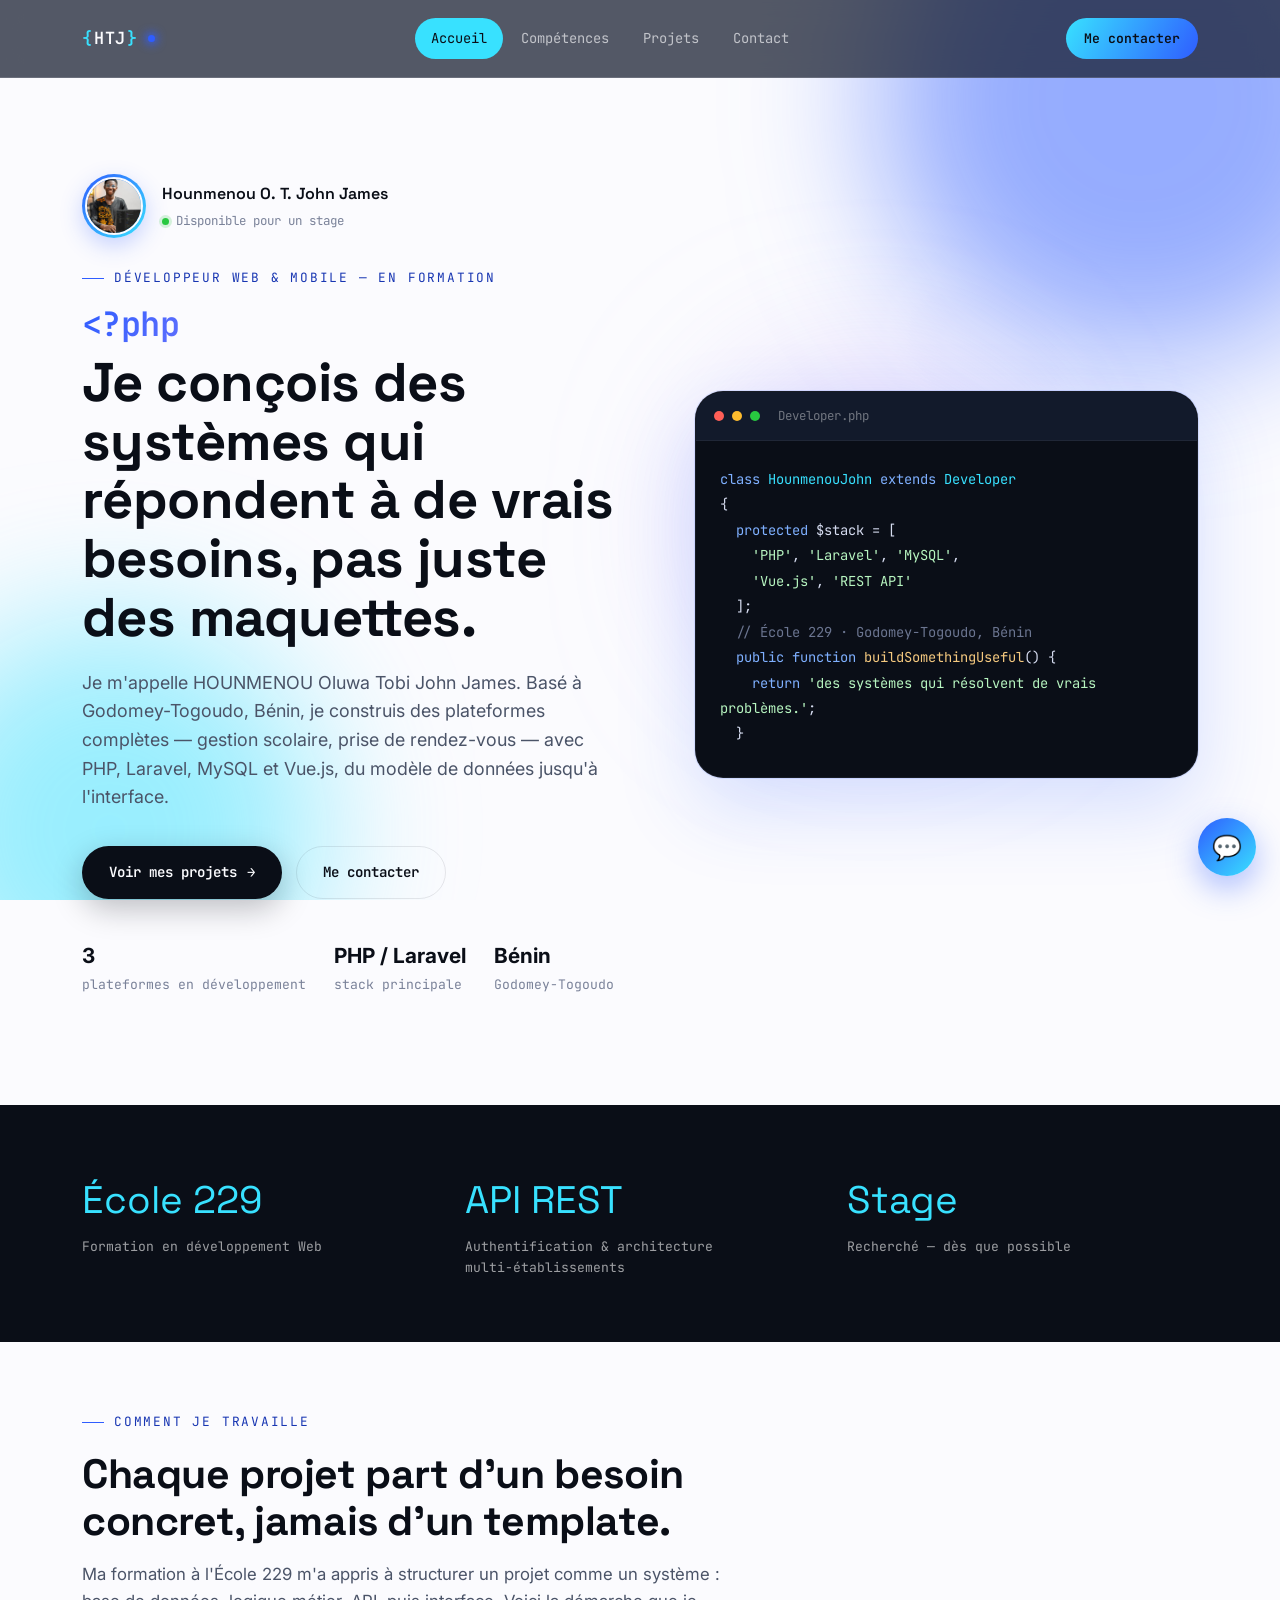
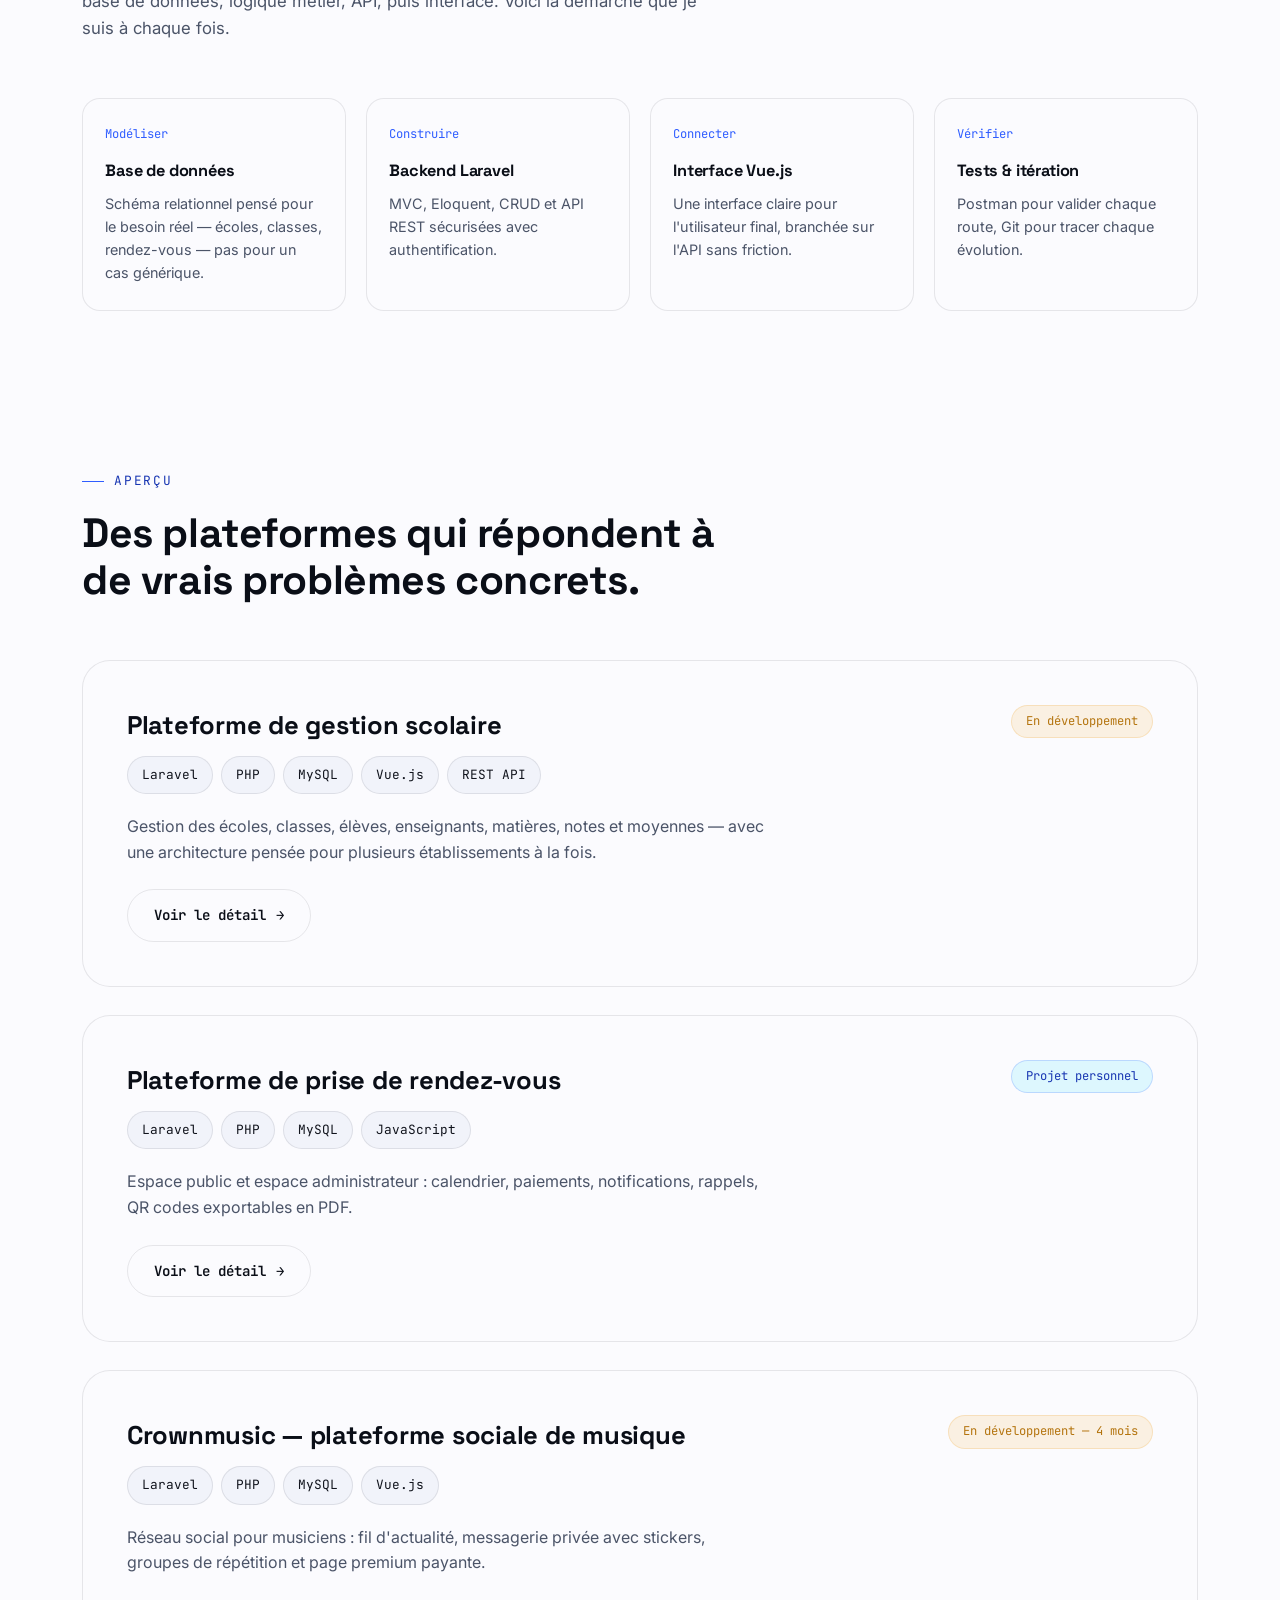
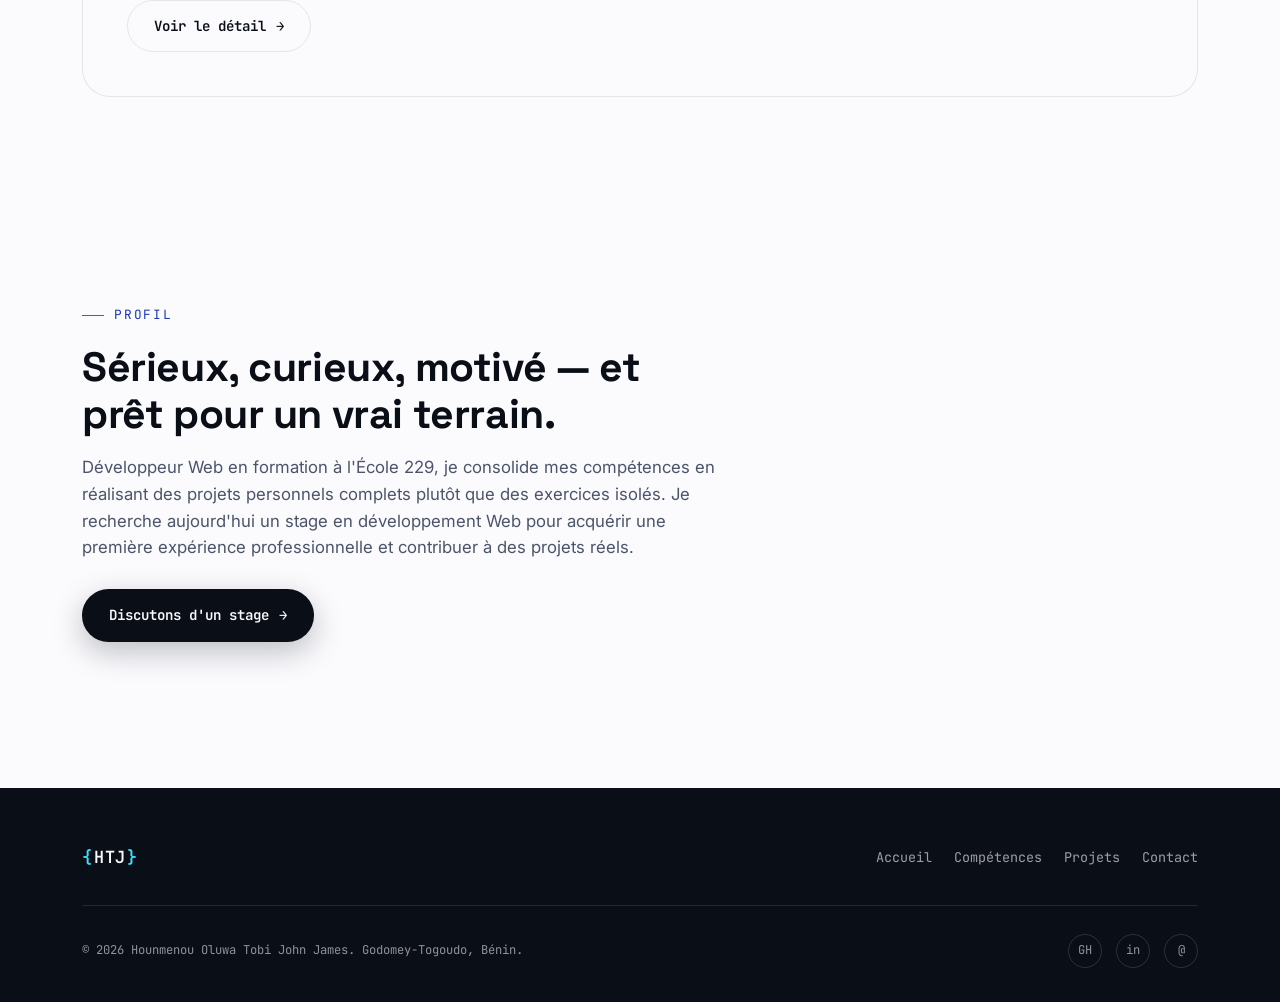
==== commit 9f6ec11f: "Connecter le widget a l'API de messagerie en production" ====
--- a/index.html
+++ b/index.html
@@ -237,19 +237,8 @@
     </footer>
 
     <script src="js/script.js"></script>
-    <!--Start of Tawk.to Script-->
-    <script type="text/javascript">
-        var Tawk_API = Tawk_API || {}, Tawk_LoadStart = new Date();
-        (function () {
-            var s1 = document.createElement("script"), s0 = document.getElementsByTagName("script")[0];
-            s1.async = true;
-            s1.src = 'https://embed.tawk.to/6a801e471c54b01d435f09fe/1k027ci6o';
-            s1.charset = 'UTF-8';
-            s1.setAttribute('crossorigin', '*');
-            s0.parentNode.insertBefore(s1, s0);
-        })();
-    </script>
-    <!--End of Tawk.to Script-->
+    <link rel="stylesheet" href="css/chat-widget.css">
+    <script src="js/chat-widget.js"></script>
 </body>
 
 </html>
--- a/css/chat-widget.css
+++ b/css/chat-widget.css
@@ -0,0 +1,250 @@
+#pf-chat-bubble {
+    position: fixed;
+    bottom: 24px;
+    right: 24px;
+    width: 58px;
+    height: 58px;
+    border-radius: 50%;
+    background: linear-gradient(135deg, #2F5DFF, #38E1FF);
+    border: none;
+    font-size: 24px;
+    cursor: pointer;
+    box-shadow: 0 12px 32px rgba(47, 93, 255, 0.4);
+    z-index: 9999;
+    transition: transform .2s ease, box-shadow .2s ease;
+}
+
+#pf-chat-bubble:hover {
+    transform: scale(1.06);
+    box-shadow: 0 16px 40px rgba(47, 93, 255, 0.5);
+}
+
+#pf-chat-panel {
+    position: fixed;
+    bottom: 96px;
+    right: 24px;
+    width: 340px;
+    max-width: calc(100vw - 32px);
+    max-height: 480px;
+    background: #fff;
+    border-radius: 20px;
+    box-shadow: 0 28px 70px rgba(10, 14, 23, 0.24);
+    z-index: 9999;
+    flex-direction: column;
+    overflow: hidden;
+    font-family: 'Inter', sans-serif;
+    border: 1px solid rgba(16, 19, 28, 0.06);
+    animation: pf-rise .25s cubic-bezier(.16, 1, .3, 1);
+}
+
+@keyframes pf-rise {
+    from {
+        opacity: 0;
+        transform: translateY(12px);
+    }
+
+    to {
+        opacity: 1;
+        transform: translateY(0);
+    }
+}
+
+#pf-chat-header {
+    background: #0A0E17;
+    background-image: radial-gradient(circle at 15% -20%, rgba(56, 225, 255, 0.25), transparent 55%);
+    color: #fff;
+    padding: 18px 20px;
+    display: flex;
+    align-items: center;
+    gap: 12px;
+}
+
+#pf-chat-avatar {
+    width: 34px;
+    height: 34px;
+    border-radius: 50%;
+    flex-shrink: 0;
+    background: linear-gradient(135deg, #2F5DFF, #38E1FF);
+    display: flex;
+    align-items: center;
+    justify-content: center;
+    font-family: 'Space Grotesk', sans-serif;
+    font-weight: 600;
+    font-size: 0.85rem;
+}
+
+#pf-chat-header-text {
+    flex: 1;
+}
+
+#pf-chat-title {
+    font-family: 'Space Grotesk', sans-serif;
+    font-weight: 600;
+    font-size: 0.95rem;
+}
+
+#pf-chat-status {
+    font-family: 'JetBrains Mono', monospace;
+    font-size: 0.7rem;
+    color: rgba(255, 255, 255, 0.55);
+    display: flex;
+    align-items: center;
+    gap: 5px;
+    margin-top: 2px;
+}
+
+#pf-chat-status::before {
+    content: '';
+    width: 6px;
+    height: 6px;
+    border-radius: 50%;
+    background: #28C840;
+    box-shadow: 0 0 0 2px rgba(40, 200, 64, 0.25);
+}
+
+#pf-chat-close {
+    cursor: pointer;
+    font-size: 1.3rem;
+    line-height: 1;
+    opacity: .6;
+    transition: opacity .15s ease;
+}
+
+#pf-chat-close:hover {
+    opacity: 1;
+}
+
+#pf-chat-thread {
+    flex: 1;
+    overflow-y: auto;
+    padding: 18px;
+    display: flex;
+    flex-direction: column;
+    gap: 10px;
+    max-height: 300px;
+    background: #FBFBFE;
+}
+
+#pf-chat-thread::-webkit-scrollbar {
+    width: 5px;
+}
+
+#pf-chat-thread::-webkit-scrollbar-thumb {
+    background: #d8dce6;
+    border-radius: 10px;
+}
+
+.pf-msg {
+    padding: 10px 14px;
+    border-radius: 14px;
+    max-width: 82%;
+    font-size: 0.87rem;
+    line-height: 1.5;
+    animation: pf-fade .2s ease;
+}
+
+@keyframes pf-fade {
+    from {
+        opacity: 0;
+    }
+
+    to {
+        opacity: 1;
+    }
+}
+
+.pf-visitor {
+    background: #EEF1FA;
+    color: #10131C;
+    align-self: flex-end;
+    border-bottom-right-radius: 4px;
+}
+
+.pf-admin {
+    background: linear-gradient(135deg, #2F5DFF, #3A5EE8);
+    color: #fff;
+    align-self: flex-start;
+    border-bottom-left-radius: 4px;
+}
+
+.pf-empty {
+    font-size: 0.84rem;
+    color: #7A8299;
+    line-height: 1.6;
+}
+
+#pf-chat-form {
+    border-top: 1px solid #EEF0F5;
+    padding: 12px 14px 14px;
+    background: #fff;
+}
+
+#pf-chat-name {
+    width: 100%;
+    border: none;
+    font-size: 0.76rem;
+    margin-bottom: 8px;
+    outline: none;
+    color: #7A8299;
+    font-family: 'JetBrains Mono', monospace;
+}
+
+#pf-chat-name::placeholder {
+    color: #b7bccb;
+}
+
+#pf-chat-form>div {
+    display: flex;
+    gap: 8px;
+    align-items: flex-end;
+}
+
+#pf-chat-input {
+    flex: 1;
+    border: 1px solid #E3E6EE;
+    border-radius: 12px;
+    padding: 10px 13px;
+    resize: none;
+    font-family: inherit;
+    font-size: 0.86rem;
+    max-height: 80px;
+    transition: border-color .15s ease;
+}
+
+#pf-chat-input:focus {
+    outline: none;
+    border-color: #2F5DFF;
+}
+
+#pf-chat-form button {
+    background: #2F5DFF;
+    color: #fff;
+    border: none;
+    border-radius: 12px;
+    width: 40px;
+    height: 40px;
+    cursor: pointer;
+    font-size: 1rem;
+    display: flex;
+    align-items: center;
+    justify-content: center;
+    flex-shrink: 0;
+    transition: background .15s ease, transform .15s ease;
+}
+
+#pf-chat-form button:hover {
+    background: #1836B2;
+    transform: scale(1.05);
+}
+
+#pf-chat-badge{
+    position: absolute; top: -4px; right: -4px;
+    min-width: 20px; height: 20px; padding: 0 5px;
+    background: #FF4D4D; color: #fff;
+    border-radius: 100px; border: 2px solid #fff;
+    display: none; align-items: center; justify-content: center;
+    font-family: 'JetBrains Mono', monospace; font-size: 0.7rem; font-weight: 600;
+    box-shadow: 0 3px 8px rgba(255,77,77,0.4);
+    animation: pf-pop .25s cubic-bezier(.34,1.56,.64,1);
+}
+@keyframes pf-pop{ from{ transform:scale(0); } to{ transform:scale(1); } }
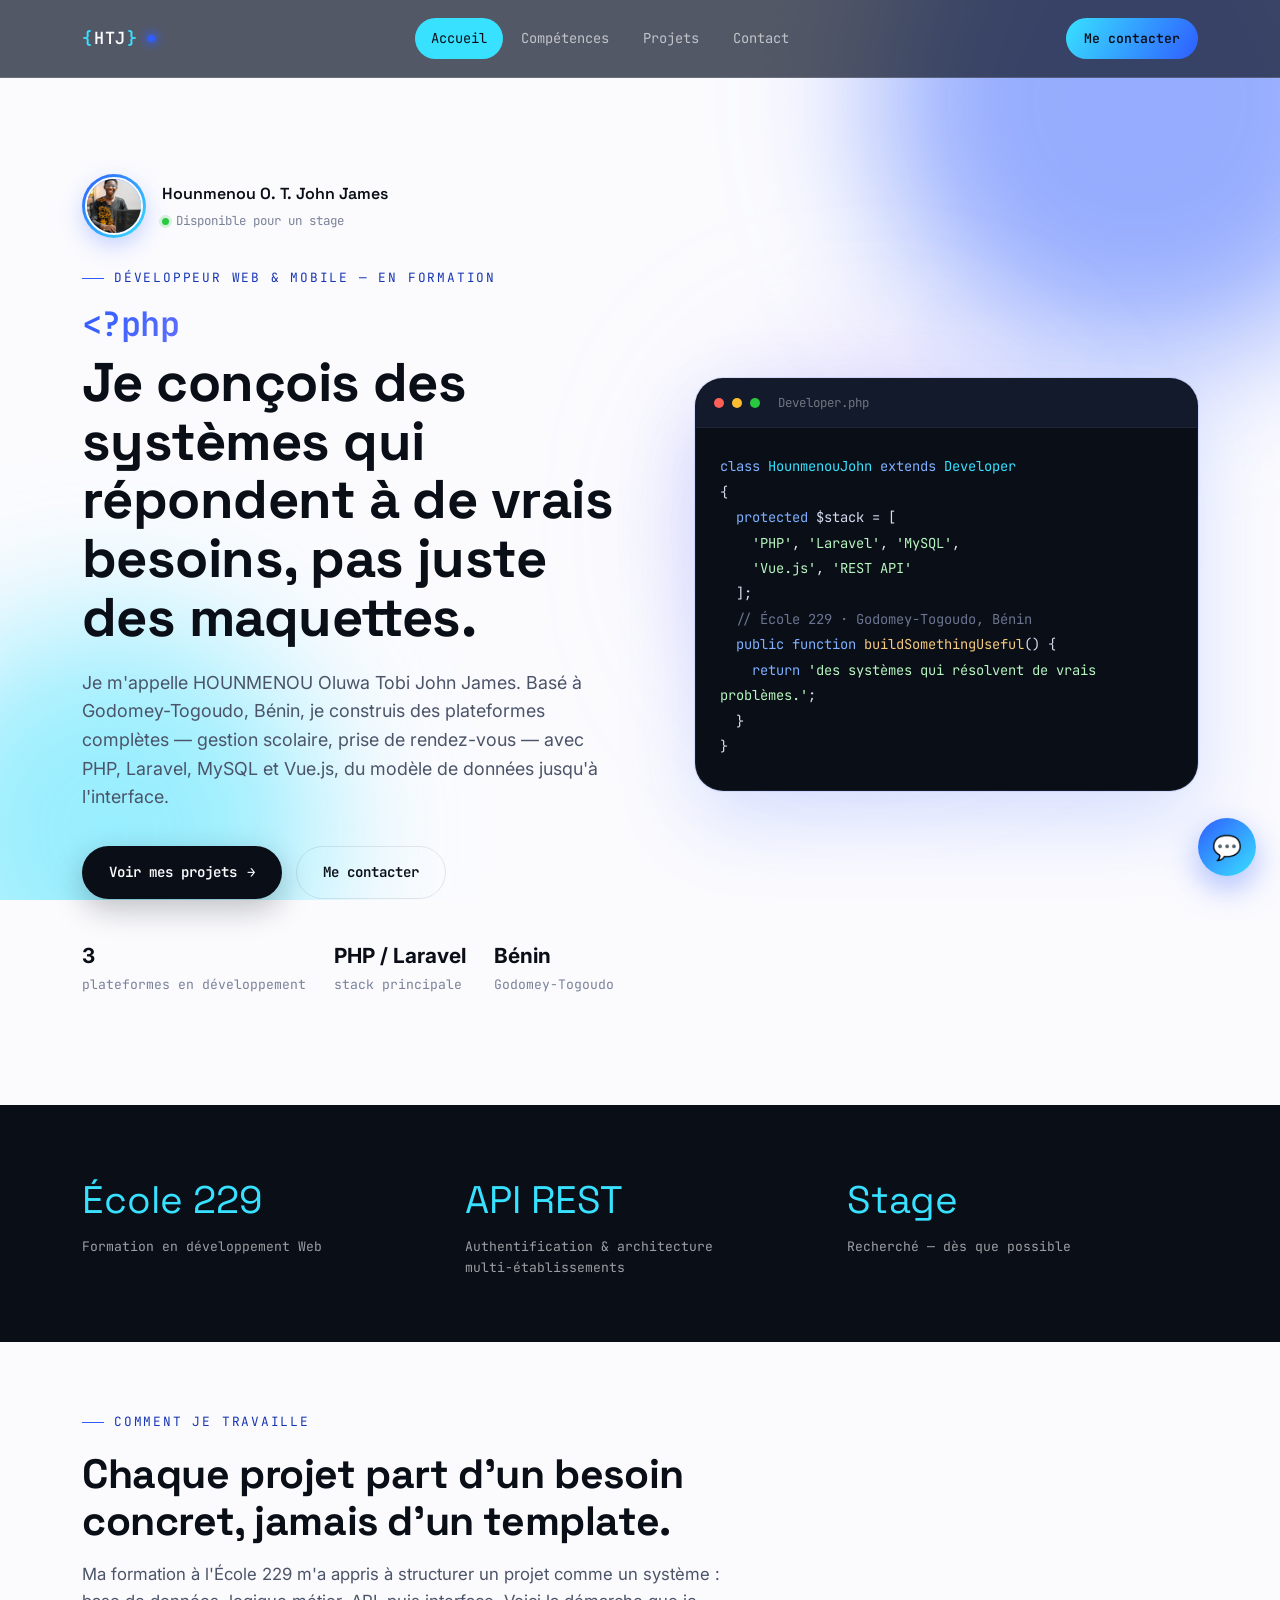
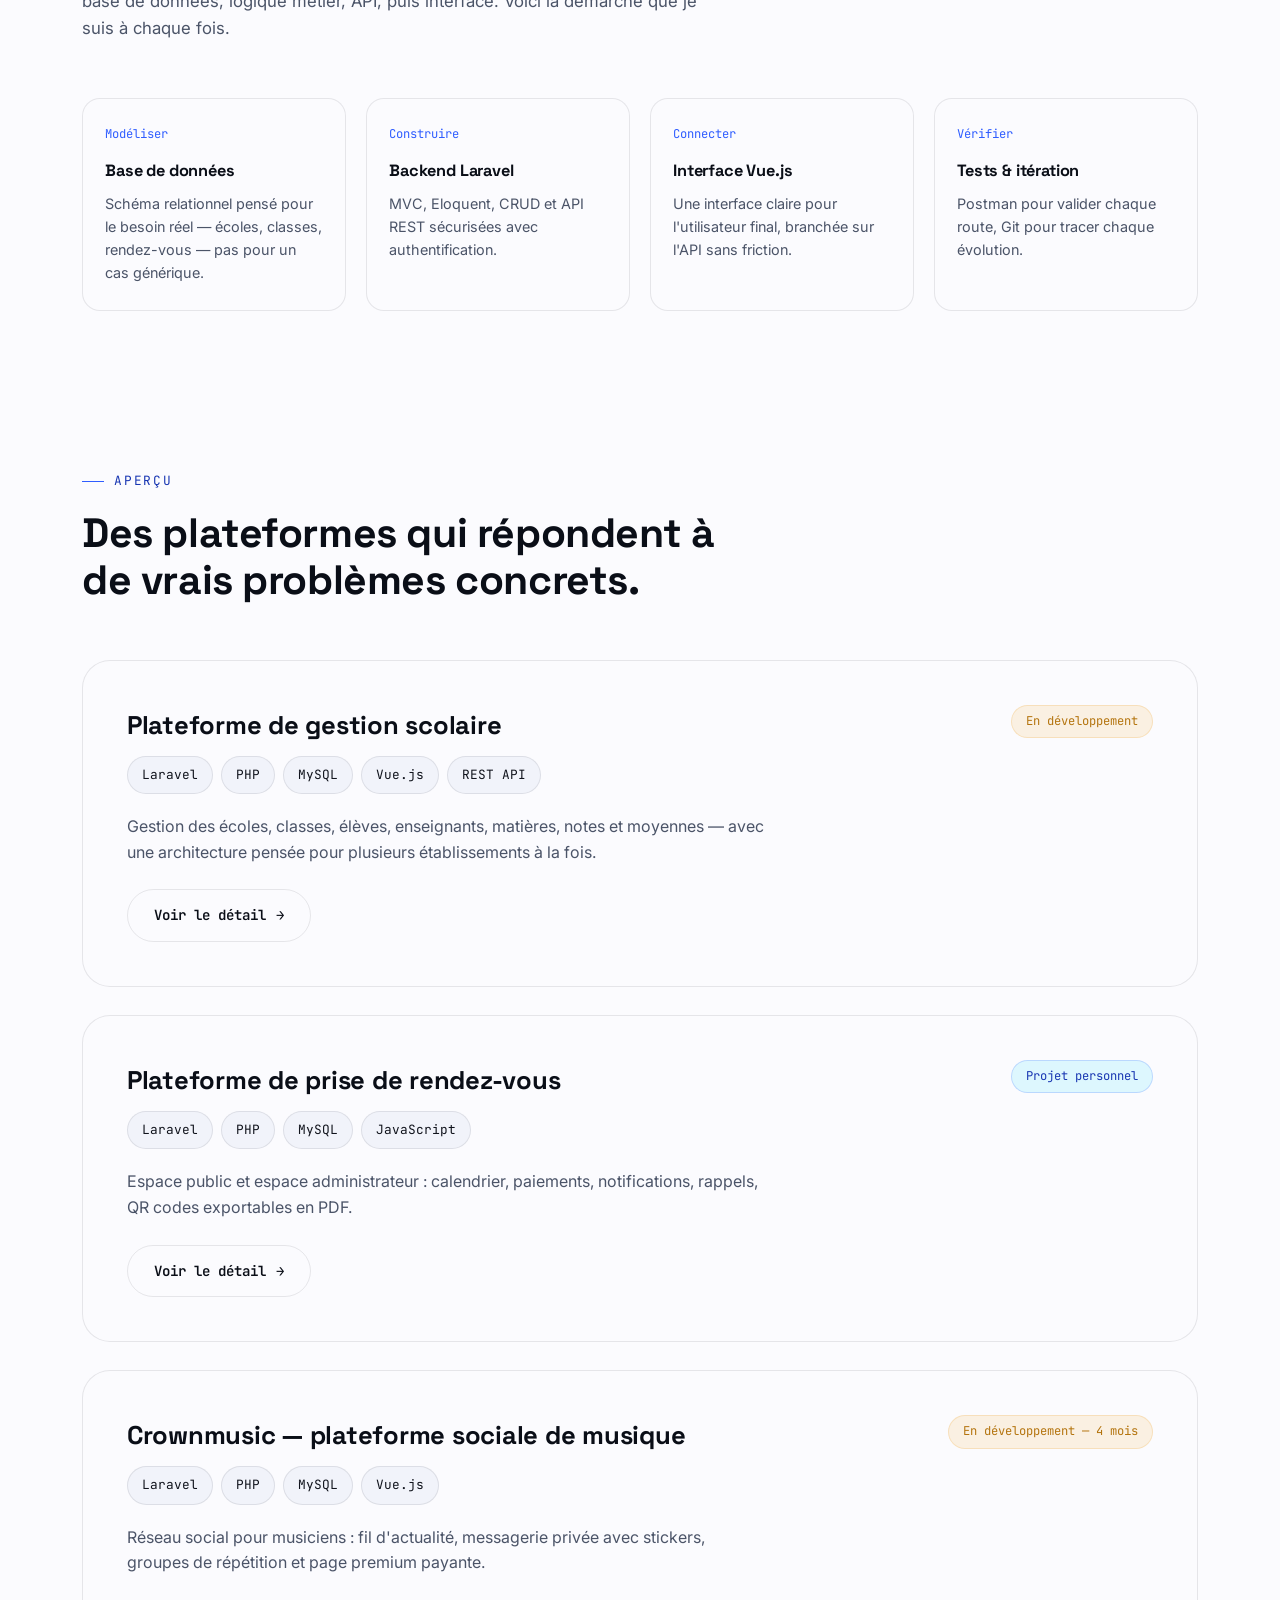
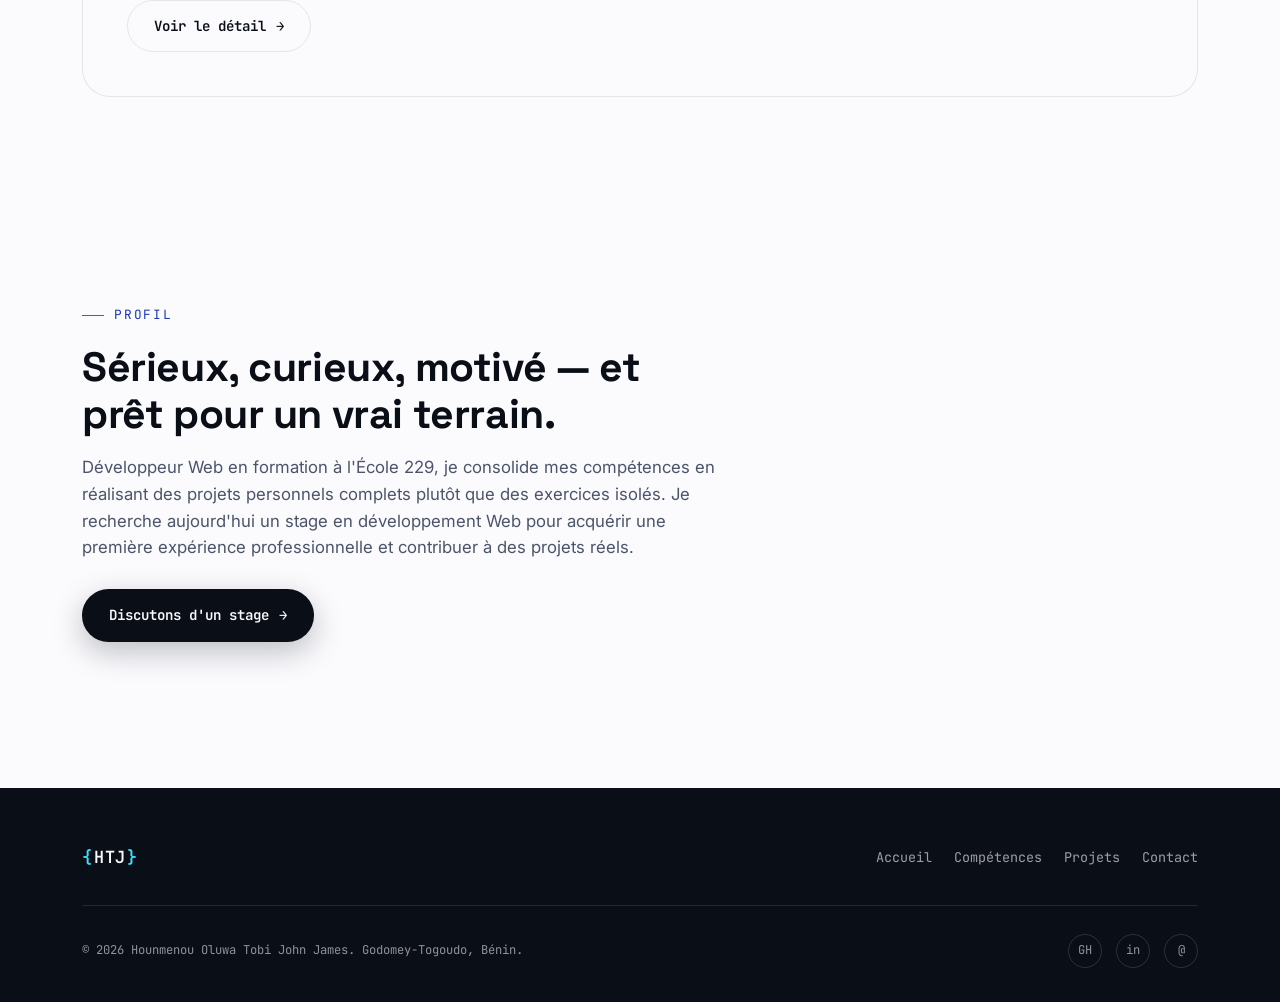
==== commit 4f23236b: "Ajouter icones et manifest PWA" ====
--- a/index.html
+++ b/index.html
@@ -5,6 +5,8 @@
     <meta charset="UTF-8">
     <meta name="viewport" content="width=device-width, initial-scale=1.0">
     <title>Hounmenou John James — Développeur Web &amp; Mobile</title>
+    <link rel="manifest" href="/manifest.json">
+    <link rel="icon" href="/icon-192.png">
     <meta name="description"
         content="Portfolio de HOUNMENOU Oluwa Tobi John James, développeur Web & Mobile en formation — PHP, Laravel, MySQL, Vue.js.">
     <link rel="stylesheet" href="css/style.css">
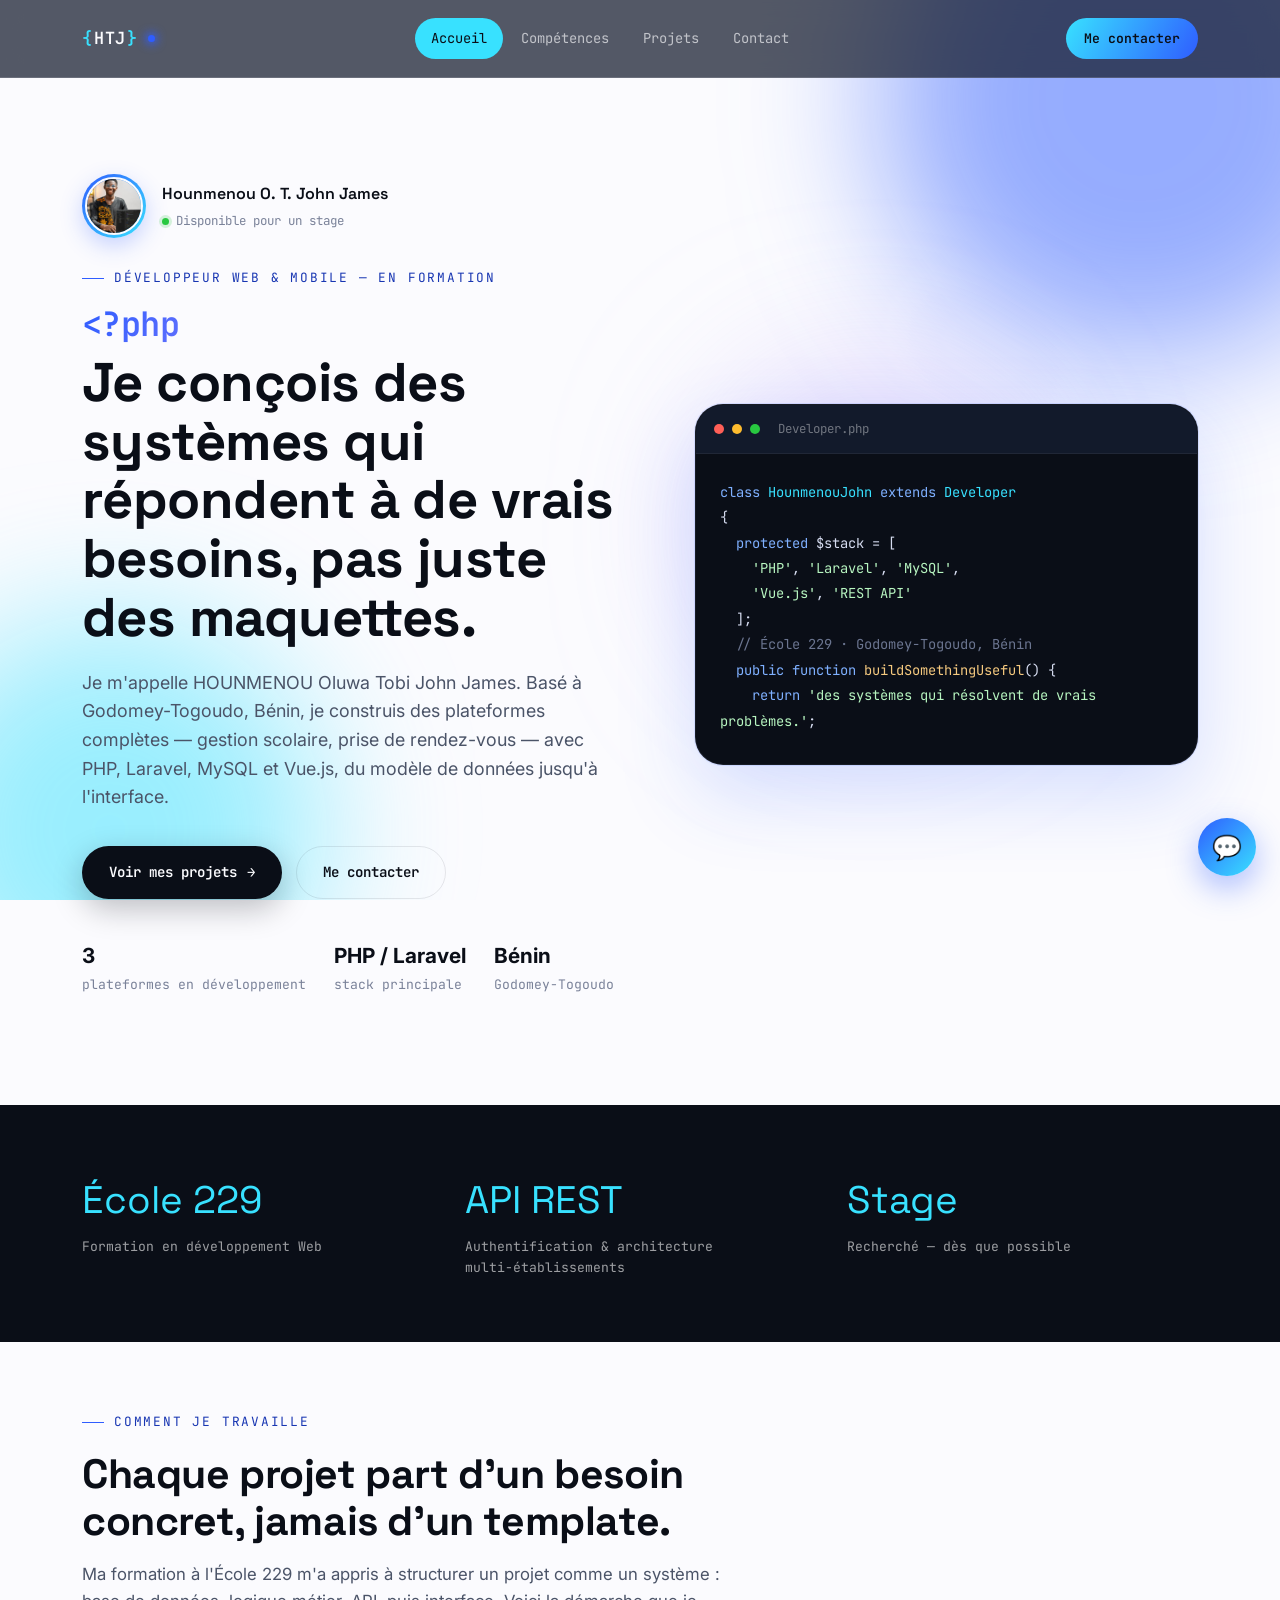
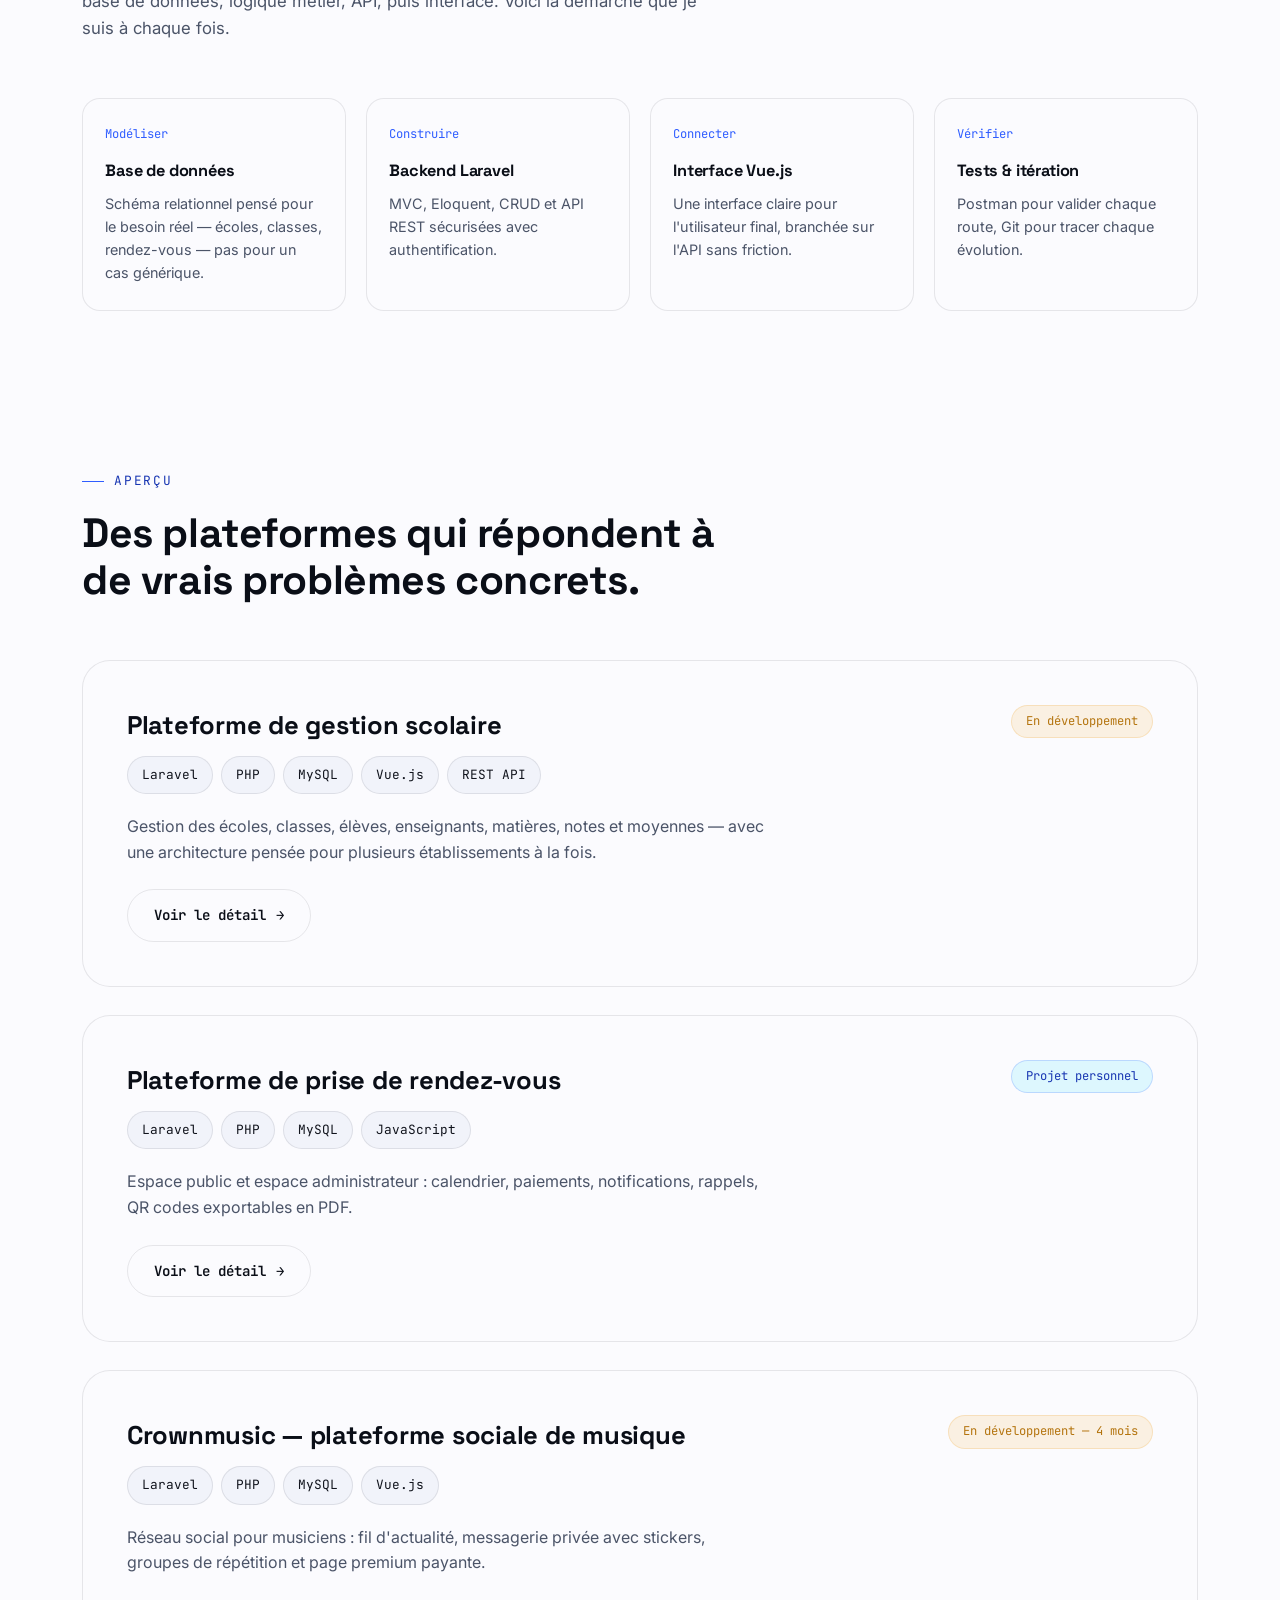
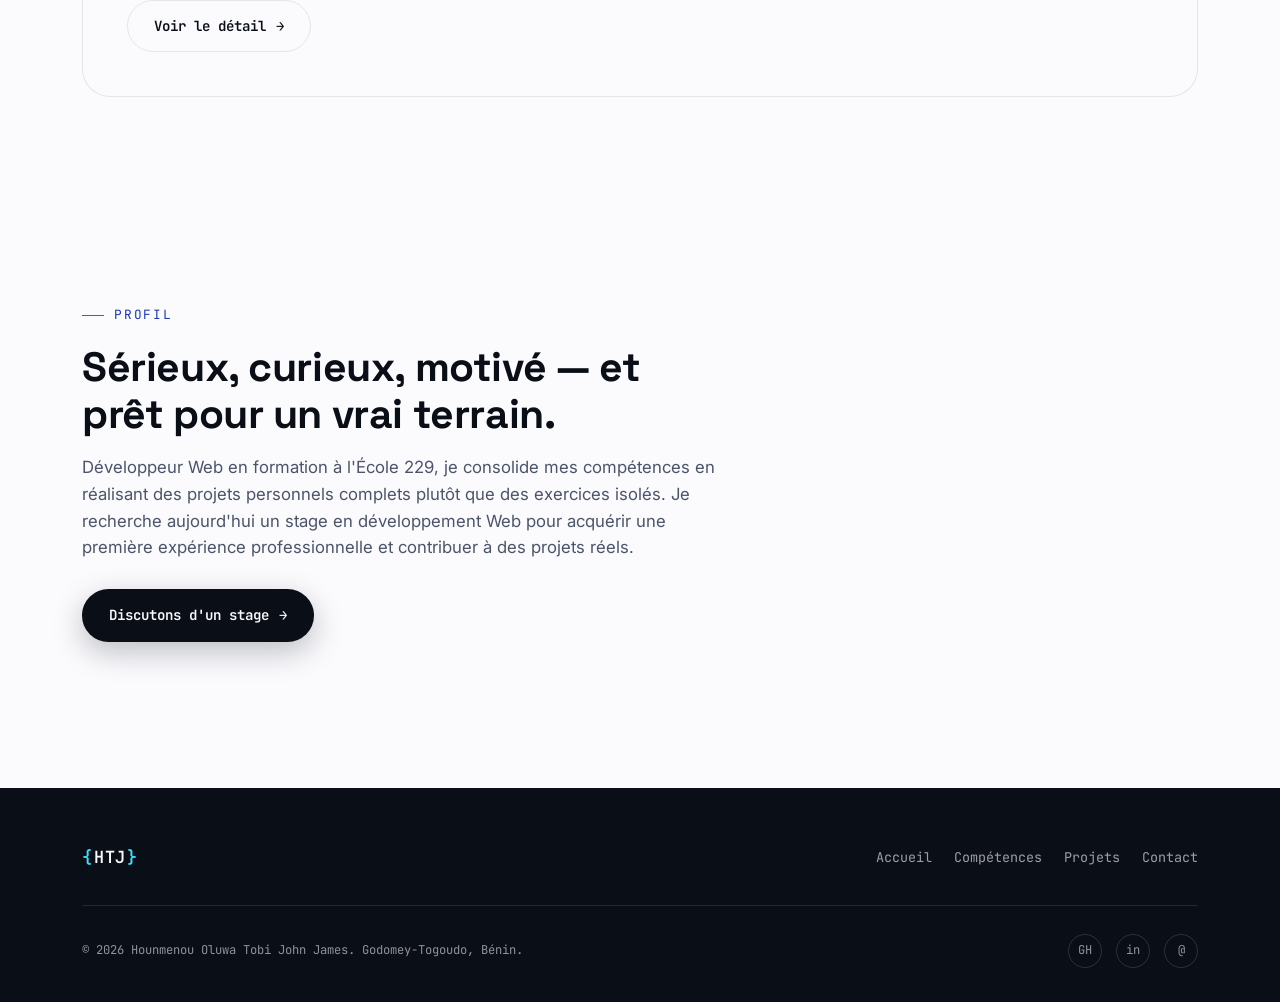
==== commit 56b421f3: "Ajouter image de partage og-image" ====
--- a/index.html
+++ b/index.html
@@ -9,6 +9,11 @@
     <link rel="icon" href="/icon-192.png">
     <meta name="description"
         content="Portfolio de HOUNMENOU Oluwa Tobi John James, développeur Web & Mobile en formation — PHP, Laravel, MySQL, Vue.js.">
+    <meta property="og:title" content="John Hounmenou — Développeur Web & Mobile">
+    <meta property="og:description" content="Portfolio de HOUNMENOU Oluwa Tobi John James, développeur Web & Mobile.">
+    <meta property="og:image" content="https://portfolio-hounmenou-production.up.railway.app/og-image.png">
+    <meta property="og:url" content="https://portfolio-hounmenou-production.up.railway.app">
+    <meta property="og:type" content="website">    
     <link rel="stylesheet" href="css/style.css">
 </head>
 
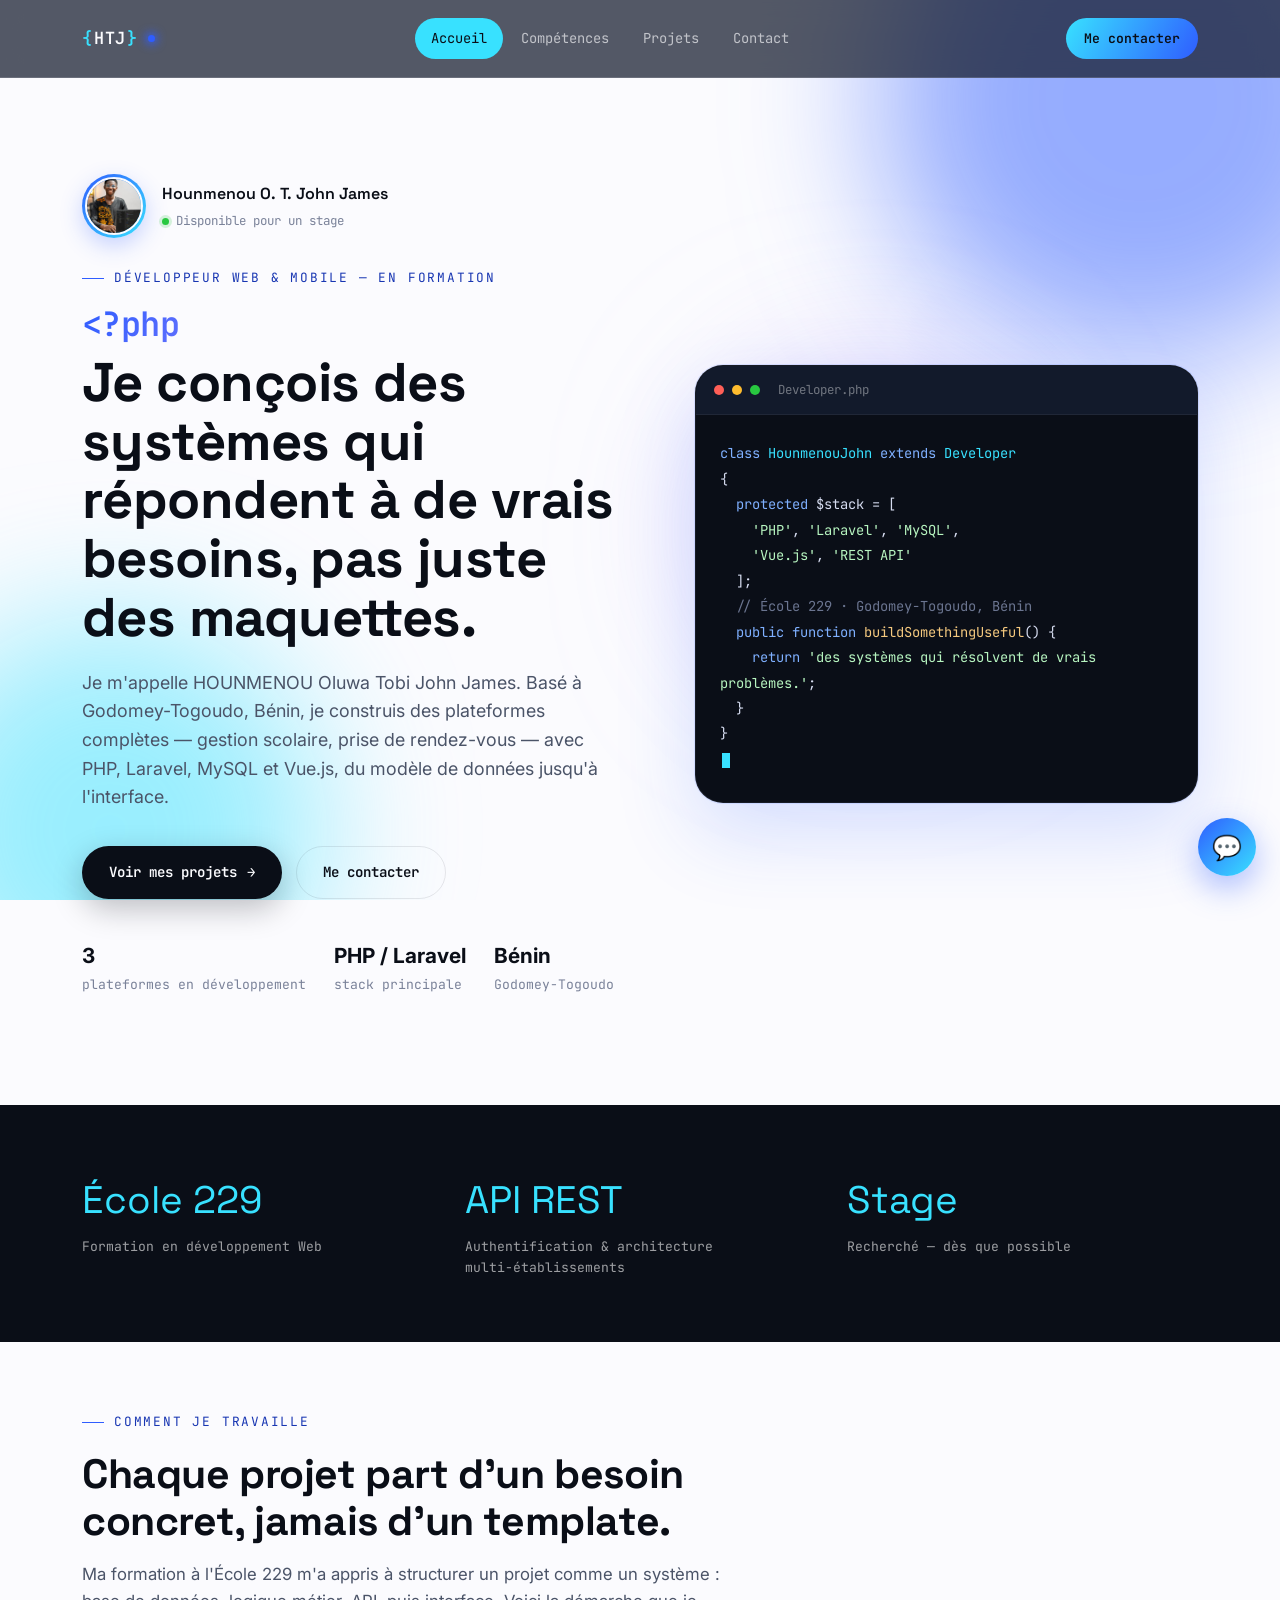
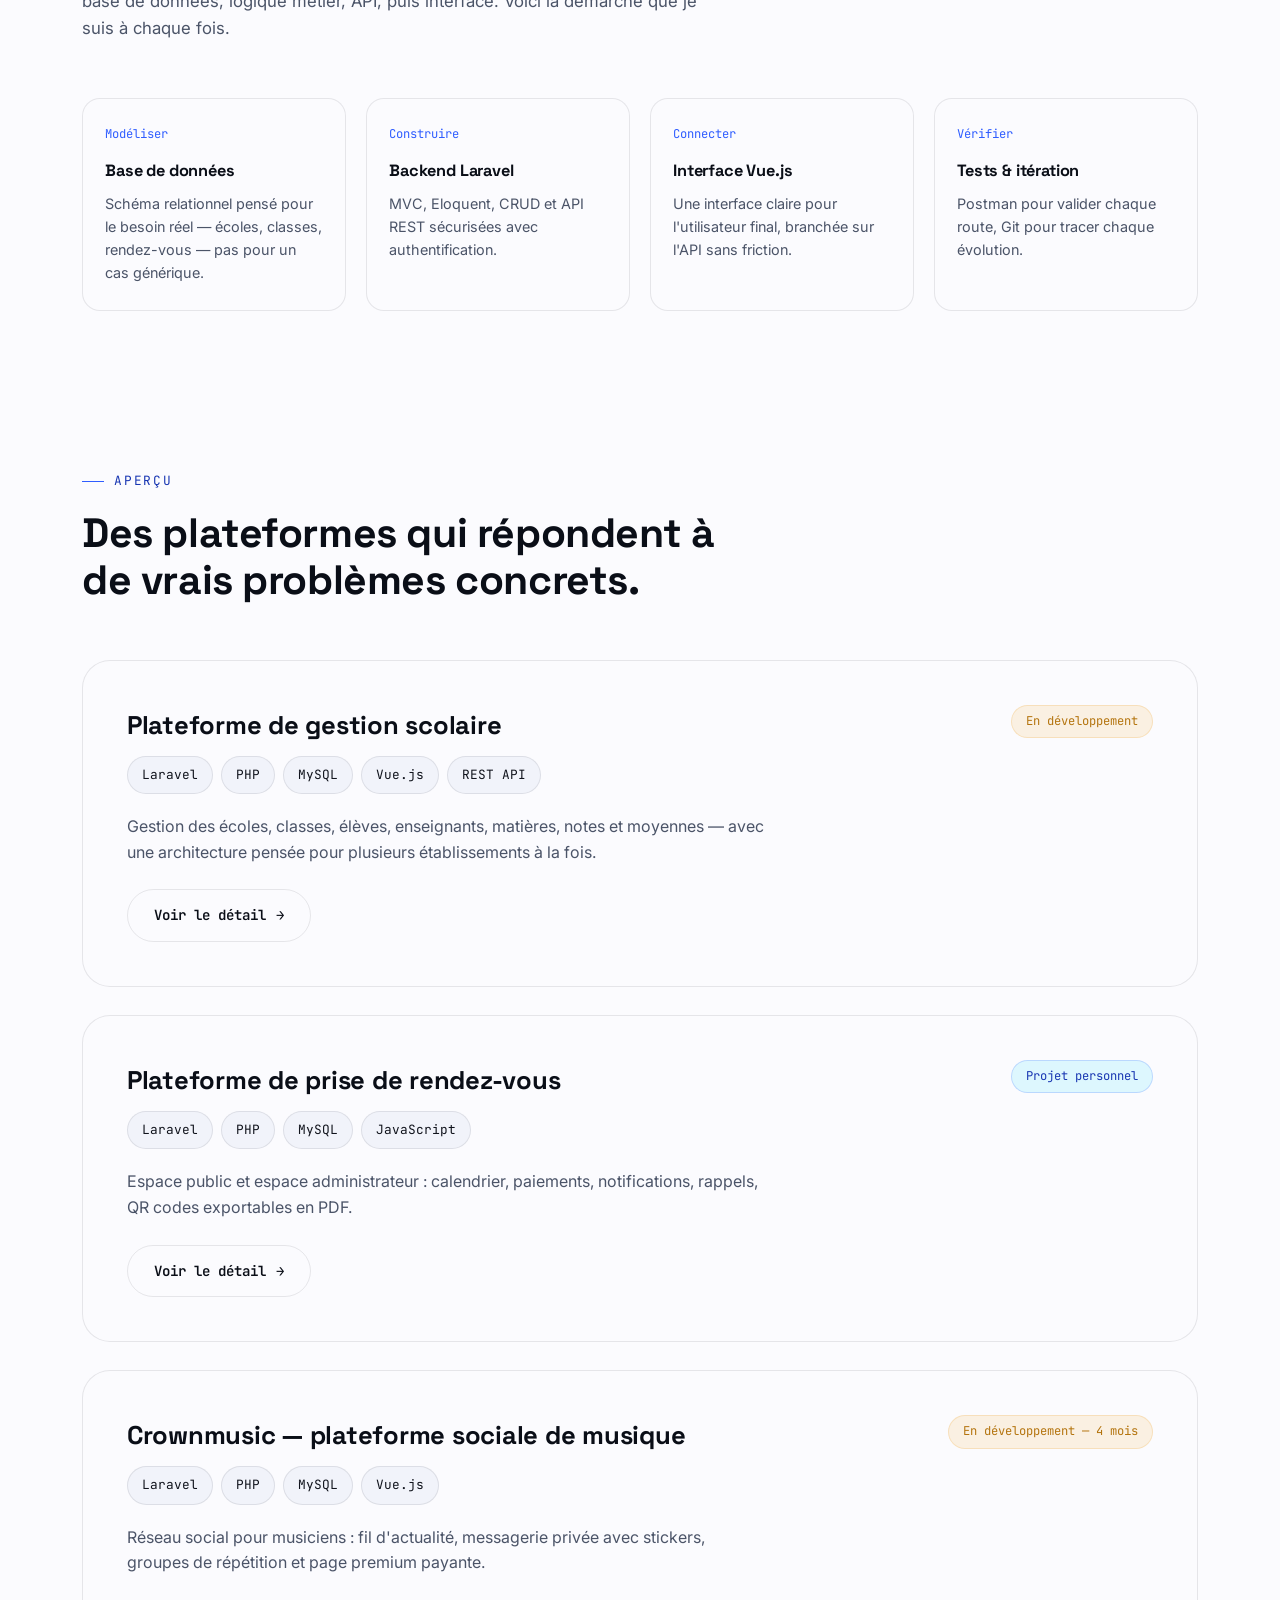
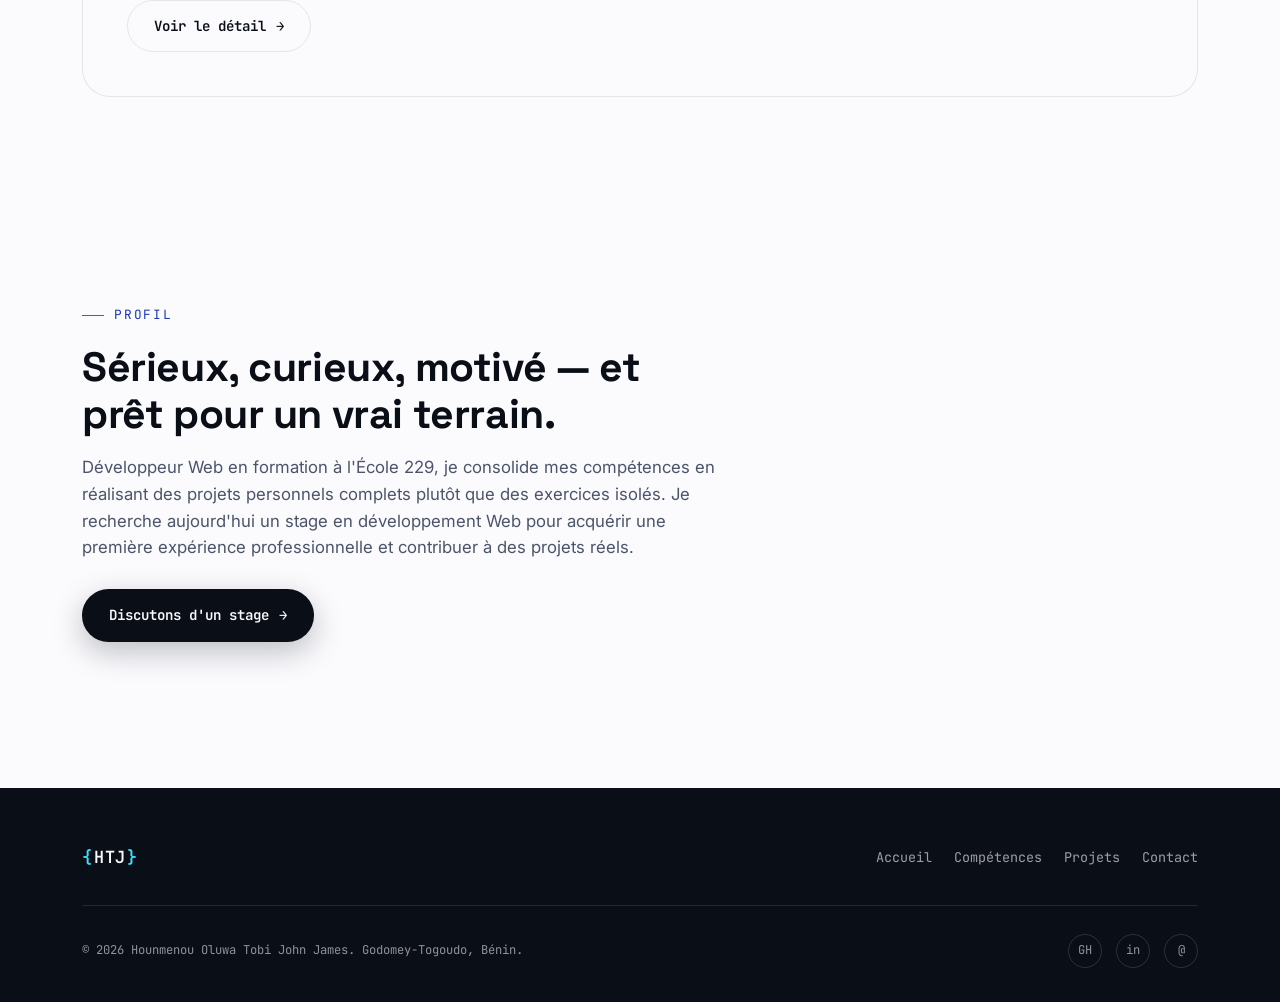
==== commit d6e1ac16: "Fix WhatsApp preview" ====
--- a/index.html
+++ b/index.html
@@ -11,8 +11,8 @@
         content="Portfolio de HOUNMENOU Oluwa Tobi John James, développeur Web & Mobile en formation — PHP, Laravel, MySQL, Vue.js.">
     <meta property="og:title" content="John Hounmenou — Développeur Web & Mobile">
     <meta property="og:description" content="Portfolio de HOUNMENOU Oluwa Tobi John James, développeur Web & Mobile.">
-    <meta property="og:image" content="https://portfolio-hounmenou-production.up.railway.app/og-image.png">
-    <meta property="og:url" content="https://portfolio-hounmenou-production.up.railway.app">
+    <meta property="og:image" content="https://portfolio-hounmenou.onrender.com/og-image.png">
+    <meta property="og:url" content="https://portfolio-hounmenou.onrender.com">
     <meta property="og:type" content="website">    
     <link rel="stylesheet" href="css/style.css">
 </head>
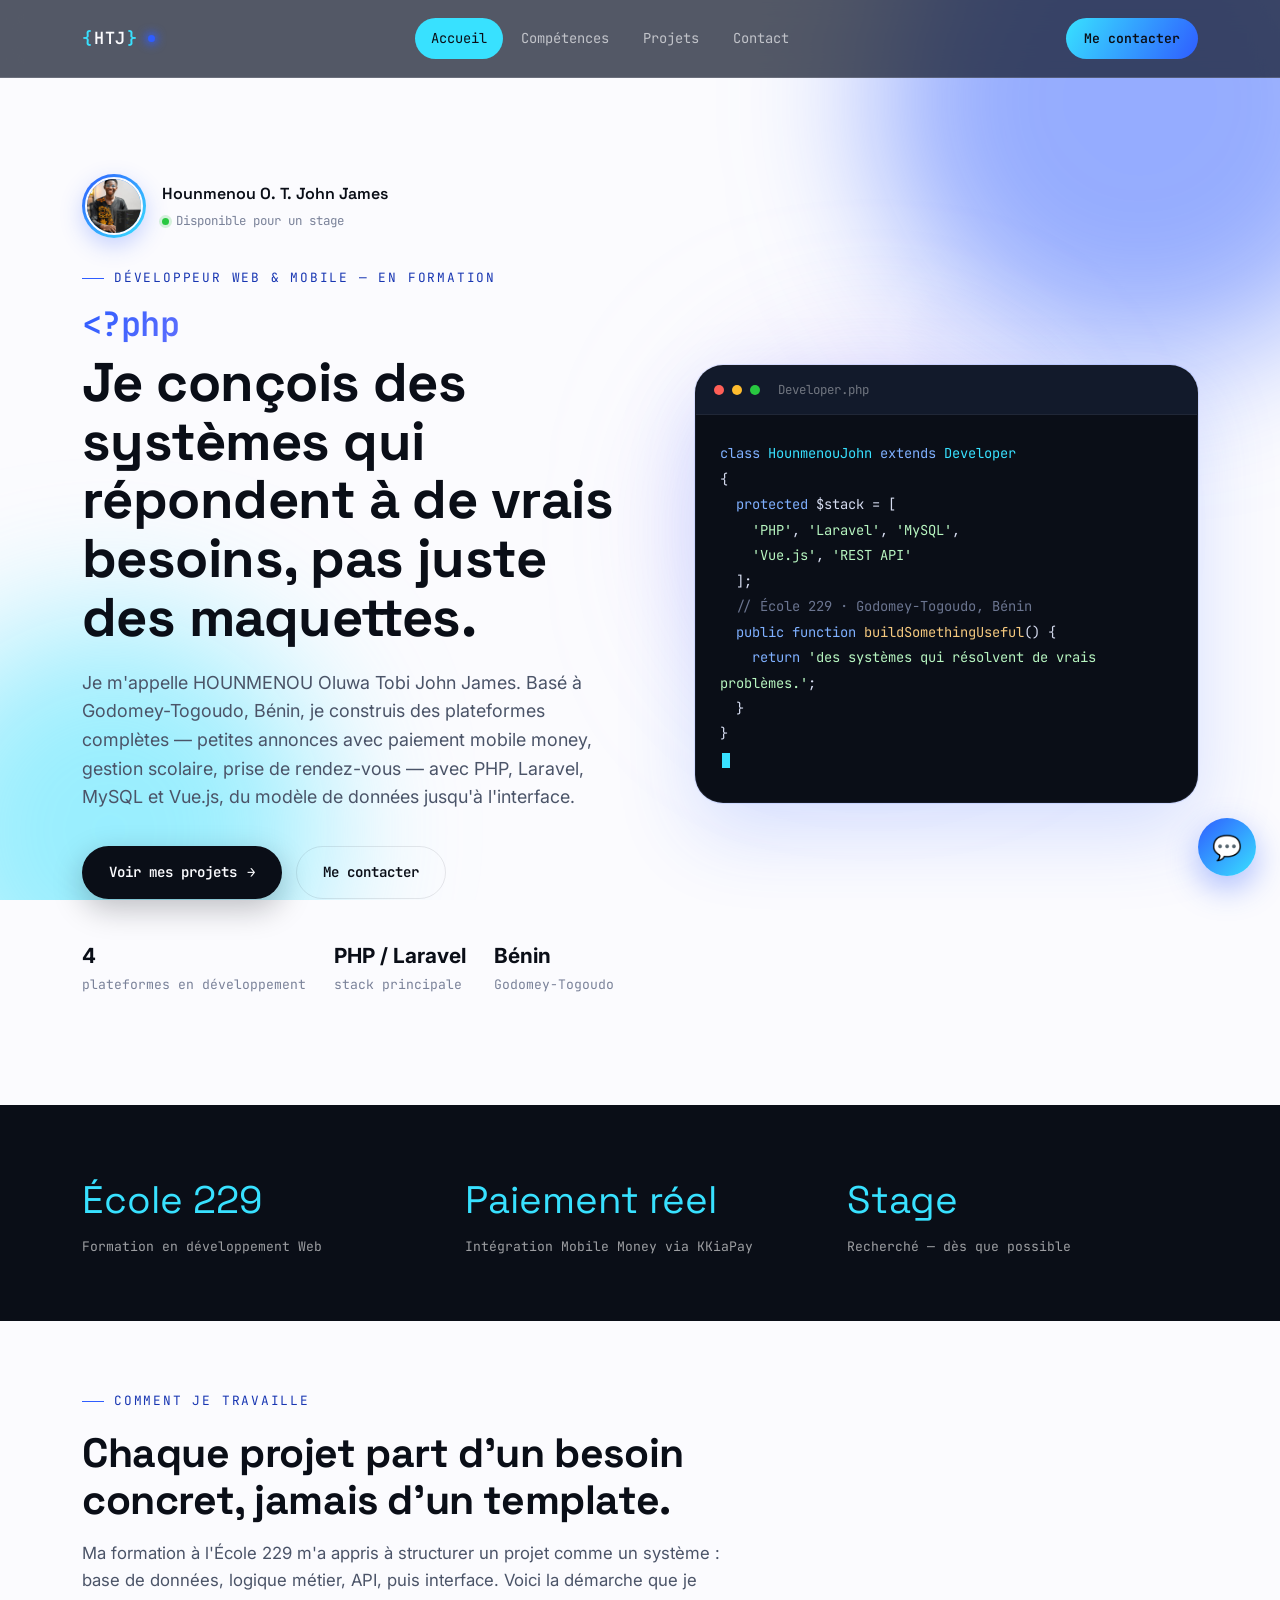
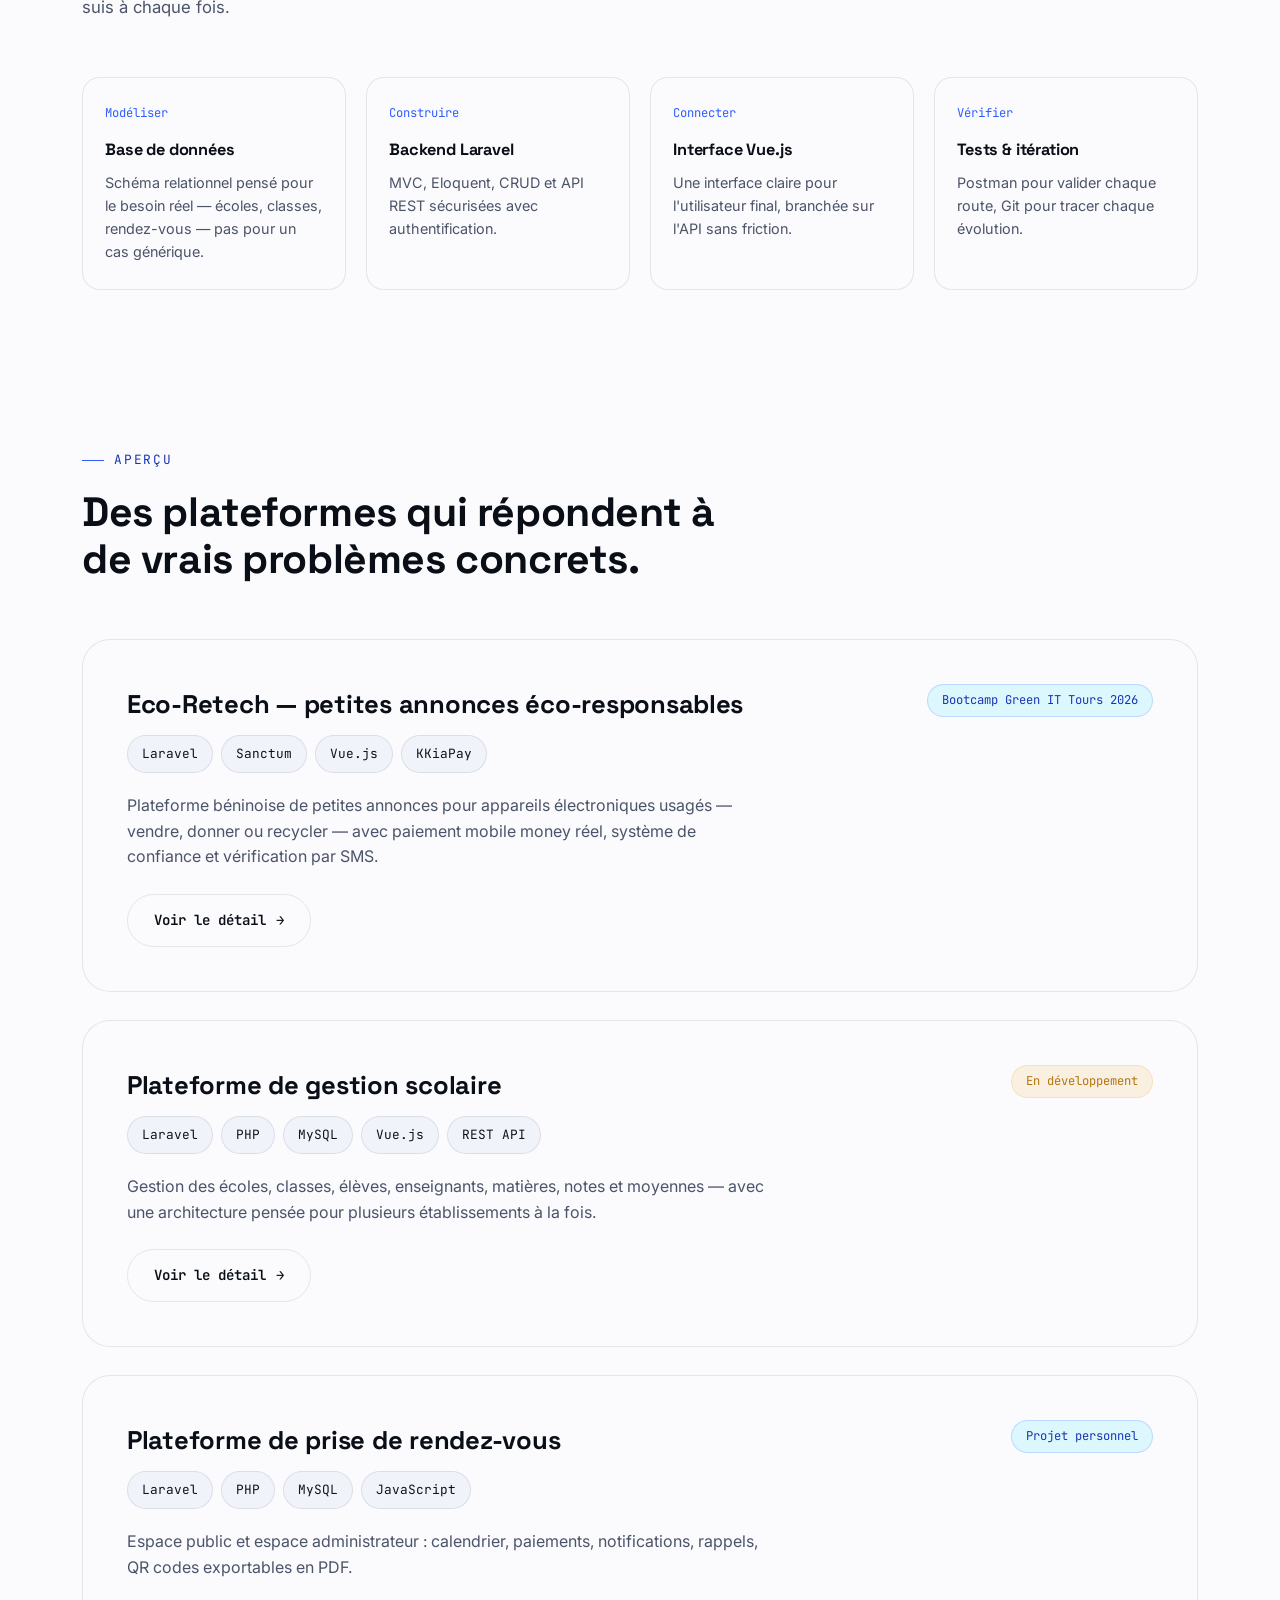
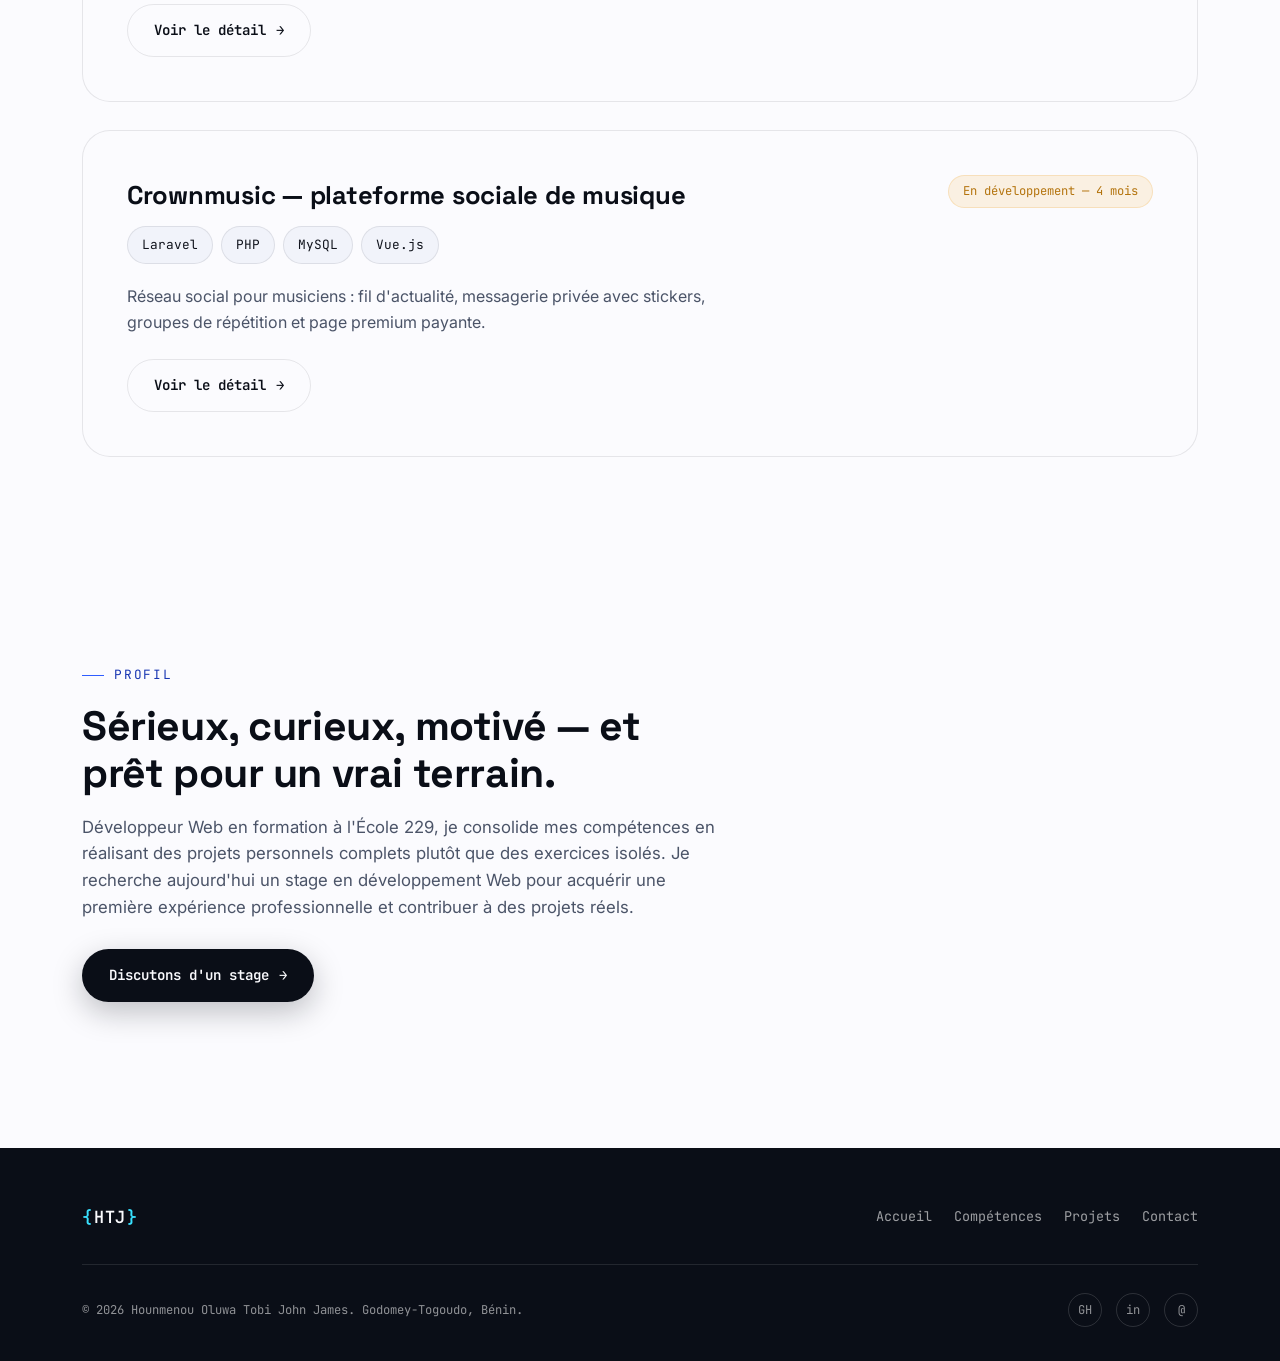
==== commit 7f25010f: "Insertion du projet sur la page index" ====
--- a/index.html
+++ b/index.html
@@ -61,8 +61,8 @@
                 </h1>
                 <p class="hero__lede">
                     Je m'appelle HOUNMENOU Oluwa Tobi John James. Basé à Godomey-Togoudo, Bénin, je construis des
-                    plateformes complètes — gestion scolaire, prise de rendez-vous — avec PHP, Laravel, MySQL et Vue.js,
-                    du modèle de données jusqu'à l'interface.
+                    plateformes complètes — petites annonces avec paiement mobile money, gestion scolaire, prise de
+                    rendez-vous — avec PHP, Laravel, MySQL et Vue.js, du modèle de données jusqu'à l'interface.
                 </p>
                 <div class="hero__actions">
                     <a href="projets.html" class="btn btn--primary">Voir mes projets <span
@@ -70,7 +70,7 @@
                     <a href="contact.html" class="btn btn--ghost">Me contacter</a>
                 </div>
                 <div class="hero__meta">
-                    <div><strong>3</strong>plateformes en développement</div>
+                    <div><strong>4</strong>plateformes en développement</div>
                     <div><strong>PHP / Laravel</strong>stack principale</div>
                     <div><strong>Bénin</strong>Godomey-Togoudo</div>
                 </div>
@@ -95,8 +95,8 @@
                 <div class="stripe__label">Formation en développement Web</div>
             </div>
             <div class="reveal">
-                <div class="stripe__num">API REST</div>
-                <div class="stripe__label">Authentification &amp; architecture multi-établissements</div>
+                <div class="stripe__num">Paiement réel</div>
+                <div class="stripe__label">Intégration Mobile Money via KKiaPay</div>
             </div>
             <div class="reveal">
                 <div class="stripe__num">Stage</div>
@@ -146,6 +146,23 @@
             <div class="section__head reveal">
                 <div class="eyebrow">Aperçu</div>
                 <h2 class="section__title">Des plateformes qui répondent à de vrais problèmes concrets.</h2>
+            </div>
+
+            <div class="project reveal">
+                <div class="project__top">
+                    <div>
+                        <h3 class="project__title">Eco-Retech — petites annonces éco-responsables</h3>
+                        <div class="project__stack">
+                            <span class="pill">Laravel</span><span class="pill">Sanctum</span><span
+                                class="pill">Vue.js</span><span class="pill">KKiaPay</span>
+                        </div>
+                    </div>
+                    <span class="project__status">Bootcamp Green IT Tours 2026</span>
+                </div>
+                <p class="project__desc">Plateforme béninoise de petites annonces pour appareils électroniques usagés
+                    — vendre, donner ou recycler — avec paiement mobile money réel, système de confiance et
+                    vérification par SMS.</p>
+                <a href="projets.html" class="btn btn--ghost">Voir le détail <span class="btn__arrow">→</span></a>
             </div>
 
             <div class="project reveal">
